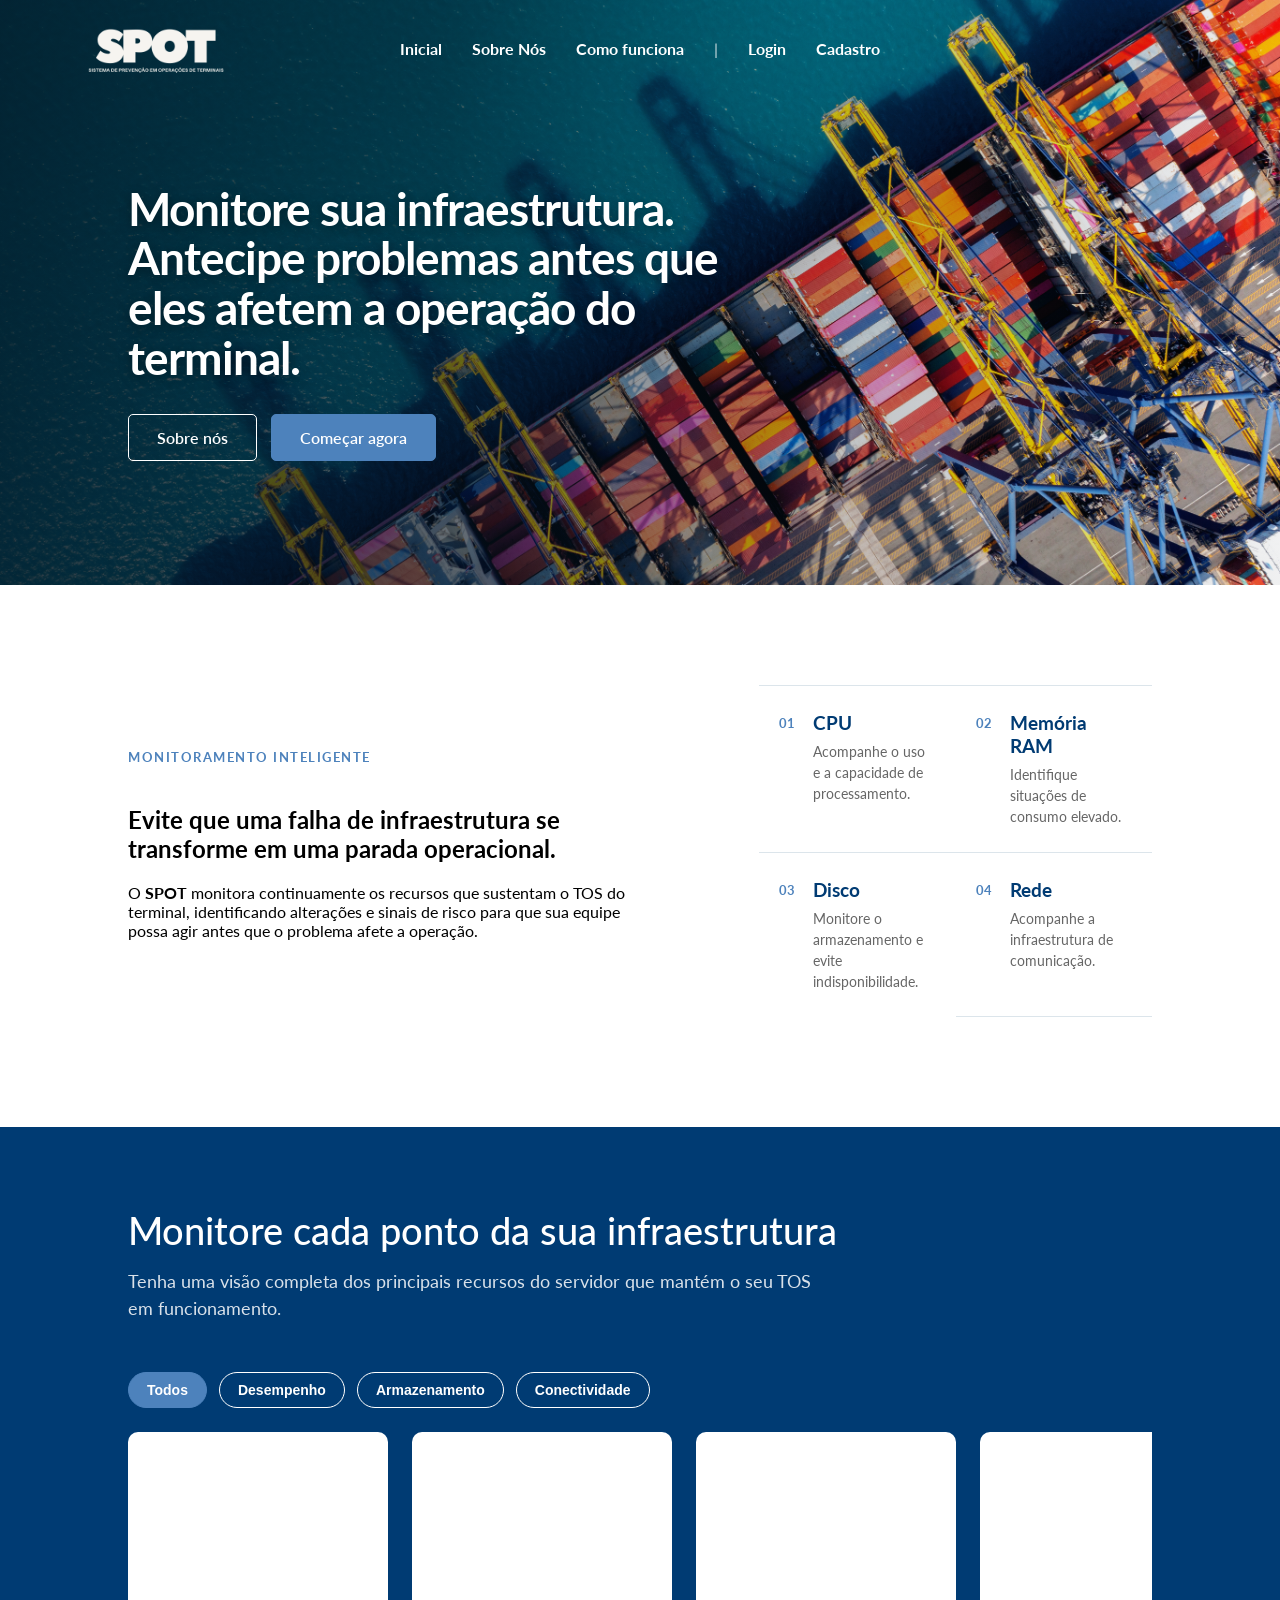
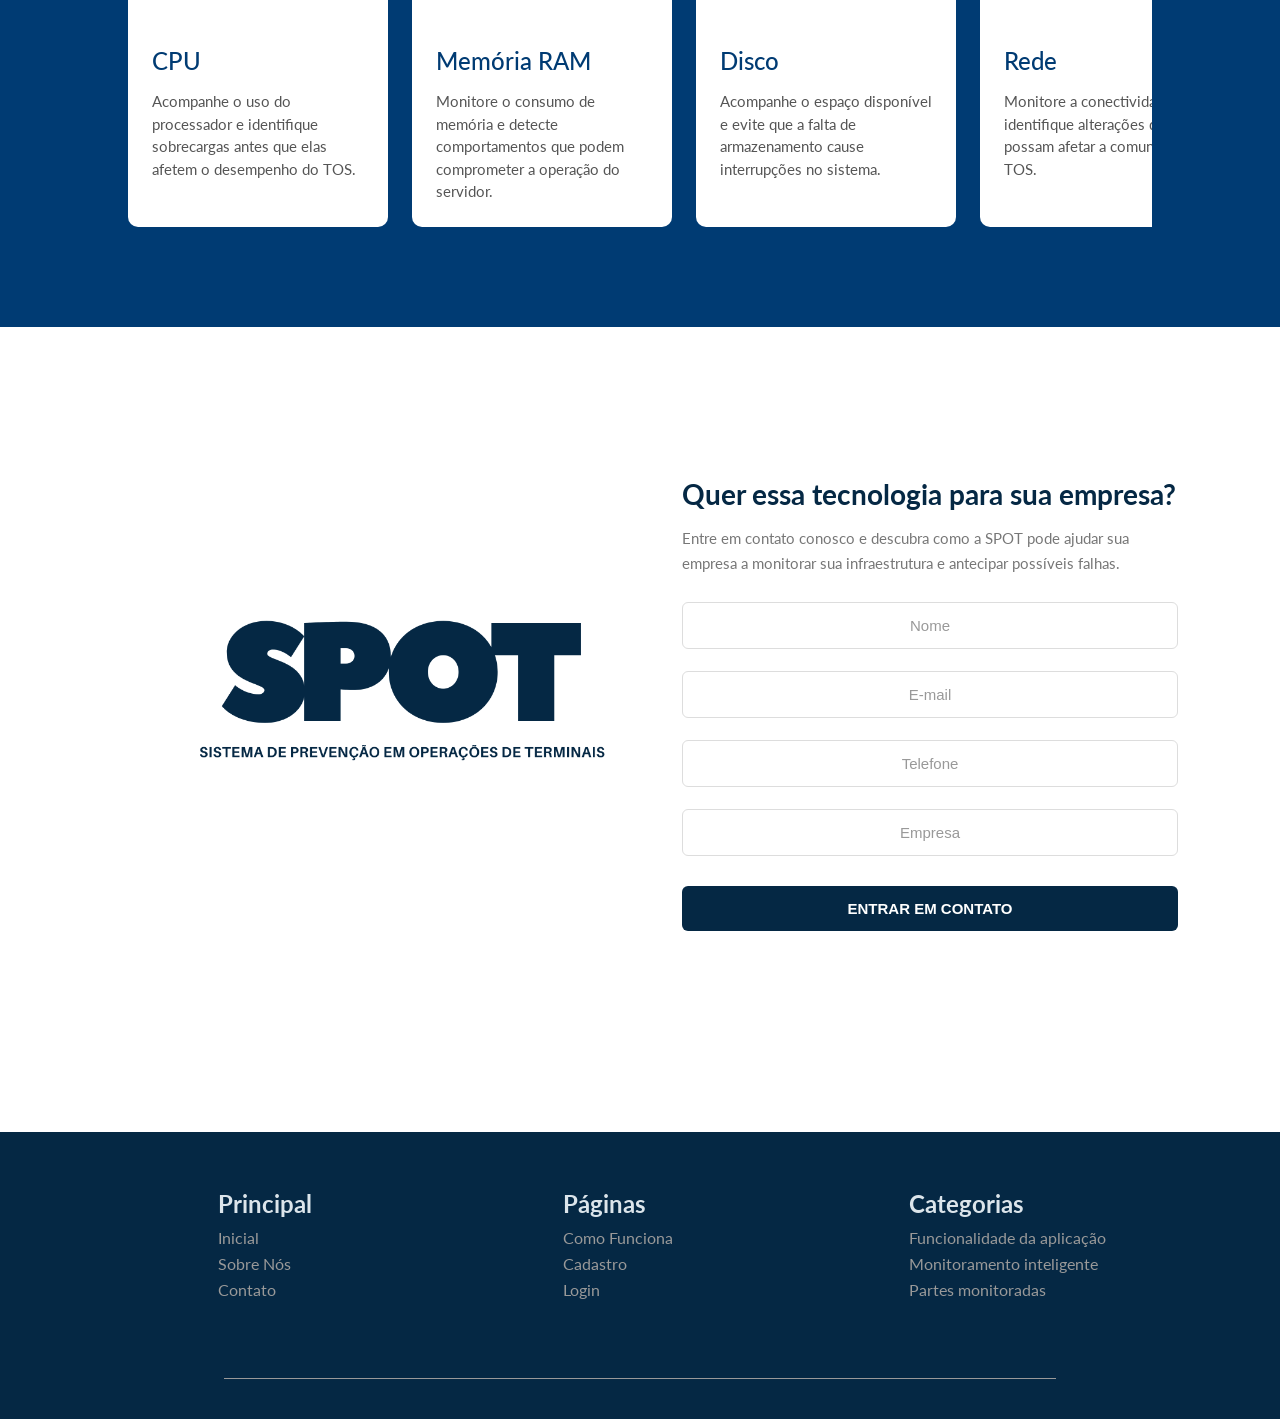
==== public/index.html @ 765e5207 "adicionando o site" ====
<!DOCTYPE html>
<html lang="pt-br">

<head>
  <meta charset="UTF-8">
  <meta http-equiv="X-UA-Compatible" content="IE=edge">
  <meta name="viewport" content="width=device-width, initial-scale=1.0">

  <title>SPOT | Página Inicial</title>

  <script src="./js/sessao.js"></script>

  <link rel="stylesheet" href="./css/estilo.css">
  <link rel="icon" href="./assets/icon/favicon2.ico">

  <link rel="preconnect" href="https://fonts.gstatic.com">
</head>

<body>

  <!-- HEADER / NAVBAR -->
  <div class="header">
    <div class="container">

      <h1 class="titulo">
        <a href="index.html"><img src="assets/icon/logo-branca.png" 
        alt="SPOT - Sistema de Prevenção Operacional de Terminais" class="logo-site">
       </a>
      </h1>

      <ul class="navbar">

        <li class="agora">
          <a href="index.html"><b>Inicial</b></a>
        </li>

        <li>
          <a href="sobre nos.html"><b>Sobre Nós</b></a>
        </li>

        <li>
          <a href="como-funciona.html"><b>Como funciona</b></a>
        </li>

        <li class="separador">|</li>

        <li>
          <a href="login.html"><b>Login</b></a>
        </li>

        <li>
          <a href="cadastro.html"><b>Cadastro</b></a>
        </li>

      </ul>

    </div>
  </div>


  <!-- BANNER -->
  <div class="banner">
    <div class="container">

      <p>
       Monitore sua infraestrutura.
       Antecipe problemas antes que eles afetem a operação do terminal.
      </p>

      <div class="banner-botoes">
        <a href="sobre nos.html" class="btn-banner">Sobre nós</a>
        <a href="cadastro.html" class="btn-banner btn-banner-primario">Começar agora</a>
      </div>

    </div>
  </div>


  <section id="social" class="social">

  <div class="container">

    <div class="introducao">

      <span class="monitoramento-inteligente">MONITORAMENTO INTELIGENTE</span>

      <h2>
        Evite que uma falha de infraestrutura
        se transforme em uma parada operacional.
      </h2>

      <p>
        O <b>SPOT</b> monitora continuamente os recursos que sustentam
        o TOS do terminal, identificando alterações e sinais de risco
        para que sua equipe possa agir antes que o problema afete
        a operação.
      </p>

    </div>


    <div class="social-componentes">

      <div class="componente">
        <span class="numero">01</span>
        <div>
          <h3>CPU</h3>
          <p>
            Acompanhe o uso e a capacidade de processamento.
          </p>
        </div>
      </div>

      <div class="componente">
        <span class="numero">02</span>
        <div>
          <h3>Memória RAM</h3>
          <p>
            Identifique situações de consumo elevado.
          </p>
        </div>
      </div>

      <div class="componente">
        <span class="numero">03</span>
        <div>
          <h3>Disco</h3>
          <p>
            Monitore o armazenamento e evite indisponibilidade.
          </p>
        </div>
      </div>

      <div class="componente">
        <span class="numero">04</span>
        <div>
          <h3>Rede</h3>
          <p>
            Acompanhe a infraestrutura de comunicação.
          </p>
        </div>
      </div>

    </div>

  </div>

</section>

    </div>
  </div>
  <!-- ÁREA DE MONITORAMENTO -->
<div id="monitoramento" class="monitoramento">
  <div class="container">

    <div class="monitoramento-topo">
      <div>
        <h2>Monitore cada ponto da sua infraestrutura</h2>
        <p>
          Tenha uma visão completa dos principais recursos do servidor
          que mantém o seu TOS em funcionamento.
        </p>
      </div>
    </div>

    <div class="categorias">
      <button class="categoria ativa">Todos</button>
      <button class="categoria">Desempenho</button>
      <button class="categoria">Armazenamento</button>
      <button class="categoria">Conectividade</button>
    </div>

    <div class="cards-monitoramento">

      <div class="card-monitoramento">
        <div class="card-imagem cpu"></div>
        <div class="card-conteudo">
          <h3>CPU</h3>
          <p>
            Acompanhe o uso do processador e identifique sobrecargas
            antes que elas afetem o desempenho do TOS.
          </p>
        </div>
      </div>

      <div class="card-monitoramento">
        <div class="card-imagem memoria"></div>
        <div class="card-conteudo">
          <h3>Memória RAM</h3>
          <p>
            Monitore o consumo de memória e detecte comportamentos
            que podem comprometer a operação do servidor.
          </p>
        </div>
      </div>

      <div class="card-monitoramento">
        <div class="card-imagem disco"></div>
        <div class="card-conteudo">
          <h3>Disco</h3>
          <p>
            Acompanhe o espaço disponível e evite que a falta de
            armazenamento cause interrupções no sistema.
          </p>
        </div>
      </div>

      <div class="card-monitoramento">
        <div class="card-imagem rede"></div>
        <div class="card-conteudo">
          <h3>Rede</h3>
          <p>
            Monitore a conectividade e identifique alterações que
            possam afetar a comunicação do TOS.
          </p>
        </div>
      </div>

    </div>

  </div>
</div>

<footer class="footer">

   <div class="footer-conteudo">

        <div class="footer-info">
            
            <img src="assets/icon/logo-azul.png" 
                  alt="SPOT - Sistema de Prevenção Operacional de Terminais"
                  class="logo-footer">

        </div>


        <div id="footer-contato" class="footer-contato">

            <h2>Quer essa tecnologia para sua empresa?</h2>

            <p>
                Entre em contato conosco e descubra como a SPOT pode
                ajudar sua empresa a monitorar sua infraestrutura e
                antecipar possíveis falhas.
            </p>

            <form class="form-contato">

                <input 
                    type="text" 
                    placeholder="Nome"
                    required
                >

                <input 
                    type="email" 
                    placeholder="E-mail"
                    required
                >

                <input 
                    type="tel" 
                    placeholder="Telefone"
                    required
                >

                <input 
                    type="text" 
                    placeholder="Empresa"
                    required
                >

                <button type="submit">
                    ENTRAR EM CONTATO
                </button>

            </form>

        </div>

    </div>
    

</footer>

  <div class="footer-footer">
    <div class="footer-container">
      <div class="espaco-lateral">
      </div>
      <div class="boxes">
        <h2 class="footer-titulo">Principal</h2>
        <div class="footer-menu">
          <ul>
            <li id="menu1">
              <a href="#">Inicial</a>
            </li>
            <li>
              <a href="sobre nos.html">Sobre Nós</a>
            </li>
            <li>
              <a href="#footer-contato">Contato</a>
            </li>
          </ul>
        </div>
      </div>
      <div class="boxes">
        <h2 class="footer-titulo">Páginas</h2>
        <div class="footer-menu">
          <ul>
            <li>
              <a href="como-funciona.html">Como Funciona</a>
            </li>
            <li>
              <a href="cadastro.html">Cadastro</a>
            </li>
            <li>
              <a href="login.html">Login</a>
            </li>
          </ul>
        </div>
      </div>
      <div class="boxes">
        <h2 class="footer-titulo">Categorias</h2>
        <div class="footer-menu">
          <ul>
            <li>
              <a href="como-funciona.html#titulo-conteudo-passo-a-passo">Funcionalidade da aplicação</a>
            </li>
            <li>
              <a href="#social">Monitoramento inteligente</a>
            </li>
            <li>
              <a href="#monitoramento">Partes monitoradas</a>
            </li>
          </ul>
        </div>
      </div>
    </div>
    <hr class="linha-footer">
  </div>
</body>

</html>
---- public/css/estilo.css ----
@import url('https://fonts.googleapis.com/css2?family=Lato:wght@400;500;600;700&family=Barlow:wght@600;700;800&display=swap');
* {
  box-sizing: border-box;
}

html {
  scroll-behavior: smooth;
}

body {
  margin: 0;
  padding: 0;
 font-family: "Lato", sans-serif;
}

:root {
  --tamanho-header: 80px;
  --tamanho-footer: 65px;
  --tamanho-banner: 60vh;
  --tamanho-simulador: calc(100vh - var(--tamanho-header) - var(--tamanho-footer) - 2px);
  --tamanho-login: calc(100vh - var(--tamanho-header) - var(--tamanho-footer) - 2px);
}

.container {
  display: flex;
  width: 80%;
  margin: auto;
}

.header {
  height: var(--tamanho-header);
  position: absolute;
  top: 0;
  left: 0;
  width: 100%;
  z-index: 10;
  background: transparent;
}

.header .container {
  width: 90%;
  height: 100%;
  margin: auto;
  display: flex;
  align-items: center;
}

.header h1 {
  margin: 0;
}

.logo-site {
  width: 200px;
  height: auto;
  display: block;
  transform: translate(-8px, 8px);
}

.titulo {
  width: fit-content;
  font-weight: 500;
  z-index: 100;
}

.navbar {
  position: absolute;
  left: 50%;
  transform: translate(-50%, 8px);
  display: flex;
  align-items: center;
  justify-content: center;
  gap: 30px;
  list-style: none;
  margin: 0;
  padding: 0;
  color: white;
}

.header a {
  text-decoration: none;
  color: white;
  font-size: 16px;
  font-weight: 500;
  padding-bottom: 5px;
  transition: 0.3s;
}

.header a:hover {
  color: #0b0b32;
}


.separador {
  color: rgba(255, 255, 255, 0.8);
}

.banner {
  height: 65vh;
  min-height: 560px;
  color: white;
  background-image:
    linear-gradient(
      90deg,
      rgba(3, 18, 32, 0.82) 0%,
      rgba(3, 18, 32, 0.62) 35%,
      rgba(3, 18, 32, 0.25) 65%,
      rgba(3, 18, 32, 0.05) 100%
    ),
    url('../assets/imgs/Navio\ de\ cima.jpg');

  background-size: cover;
  background-position: center;
}

.banner .container {
  width: 80%;
  max-width: 1200px;
  height: 100%;
  margin: auto;
  display: flex;
  flex-direction: column;
  justify-content: center;
  align-items: flex-start;
  padding-top: 60px;
}

.banner .container p {
  width: 650px;
  max-width: 100%;
  margin: 0;
  font-size: 46px;
  line-height: 1.08;
  font-weight: 700;
  letter-spacing: -1px;
  text-shadow: 0 3px 12px rgba(0, 0, 0, 0.35);
}

.banner-botoes {
  display: flex;
  gap: 14px;
  margin-top: 32px;
}

.btn-banner {
  display: inline-flex;
  align-items: center;
  justify-content: center;
  padding: 13px 28px;
  border-radius: 5px;
  border: 1px solid white;
  font-size: 16px;
  font-weight: 600;
  text-decoration: none;
  color: white;
  transition: all 0.25s ease;
}

.btn-banner:hover {
  background-color: rgba(255, 255, 255, 0.12);
}

.btn-banner-primario {
  background-color: #4d82bc;
  border-color: #4d82bc;
}

.btn-banner-primario:hover {
  background-color: #3e70a5;
  border-color: #3e70a5;
}

.social {
  background-color: #ffffff;
  padding: 100px 0 110px;
}

.social .container {
  width: 80%;
  max-width: 1200px;
  margin: auto;
  display: grid;
  grid-template-columns: 1.15fr 0.85fr;
  gap: 100px;
  align-items: center;
}

.introducao {
  max-width: 650px;
}

.monitoramento-inteligente{
  display: inline-block;
  color: #4d82bc;
  margin-bottom: 20px;
  font-size: 13px;
  font-weight: 700;
  letter-spacing: 1.5px;
}  


.social-introducao h2 {
  margin: 0 0 25px;
  color: #003b73;
  font-size: 38px;
  line-height: 1.18;
  font-weight: 600;
  letter-spacing: -0.5px;
}

.social-introducao p {
  margin: 0;
  max-width: 600px;
  color: #555;
  font-size: 18px;
  line-height: 1.7;
}

.social-introducao b {
  color: #003b73;
}


.social-componentes {
  display: grid;
  grid-template-columns: 1fr 1fr;
  gap: 0;
}

.componente {
  padding: 25px 20px;
  border-top: 1px solid #dce5eb;
  display: flex;
  gap: 18px;
  transition: 0.25s ease;
}

.coponente:nth-child(3),
.componente:nth-child(4) {
  border-bottom: 1px solid #dce5eb;
}


.numero {
  color: #4d82bc;
  font-size: 13px;
  font-weight: 700;
  padding-top: 4px;
}

.componente h3 {
  margin: 0 0 7px;
  color: #003b73;
  font-size: 19px;
  font-weight: 700;
}

.componente p {
  margin: 0;
  color: #666;
  font-size: 14px;
  line-height: 1.5;
}
.monitoramento {
  background-color: #003b73;
  padding: 80px 0 100px;
  color: white;
}

.monitoramento .container {
  width: 80%;
  margin: auto;
  display: block;
}

.monitoramento-topo {
  display: flex;
  justify-content: space-between;
  margin-bottom: 50px;
}

.monitoramento-topo h2 {
  margin: 0 0 15px;
  font-size: 38px;
  font-weight: 500;
}

.monitoramento-topo p {
  margin: 0;
  max-width: 700px;
  font-size: 18px;
  line-height: 1.5;
  color: rgba(255, 255, 255, 0.85);
}

.categorias {
  display: flex;
  gap: 12px;
  margin-bottom: 24px;
  flex-wrap: wrap;
}

.categoria {
  border: 1px solid white;
  background: transparent;
  color: white;
  border-radius: 25px;
  padding: 9px 18px;
  font-family: "Inter", sans-serif;
  font-size: 14px;  
  font-weight: 600;
  cursor: pointer;
}

.categoria.ativa {
  background-color: #4d82bc;
  border-color: #4d82bc;
}

.cards-monitoramento {
  display: flex;
  gap: 24px;
  overflow: hidden;
}

.card-monitoramento {
  min-width: 260px;
  width: 25%;
  background-color: white;
  border-radius: 10px;
  overflow: hidden;
  color: #003b73;
}

.card-imagem {
  height: 190px;
  background-size: cover;
  background-position: center;
}

.card-imagem.cpu {
  background-image: url('https://t.ctcdn.com.br/WviB4QUJLjvm9PP2rpAcDBr38qs=/1200x675/smart/i374827.jpeg');
}

.card-imagem.memoria {
  background-image: url('https://t2.tudocdn.net/701103?w=1920');
}

.card-imagem.disco {
  background-image: url('https://www.infoescola.com/wp-content/uploads/2011/01/disco-rigido.jpg');
}

.card-imagem.rede {
  background-image: url('https://femackeinformatica.com.br/wp-content/uploads/2015/11/Redes-e-Internet-470x313.jpg');
}

.card-conteudo {
  padding: 24px;
}

.card-conteudo h3 {
  margin: 0 0 15px;
  font-size: 24px;
  font-weight: 500;
}

.card-conteudo p {
  margin: 0;
  color: #555;
  font-size: 15px;
  line-height: 1.5;
}

.footer {
    background-color: white;
    margin-top: 80px;
    padding: 70px 8% 30px;
    color: #555;
}

.footer-conteudo {
    max-width: 1200px;
    margin: 0 auto;
    display: flex;
    justify-content: space-between;
    gap: 80px;
    align-items: flex-start;
}

.footer-info {
    max-width: 500px;
    width: 100%;
}

.logo-footer {
    width: 600px;
    height: auto;
    display: block;
    margin-bottom: 25px;
    transform: translateY(-100px);
    
}


.titulo-footer {
    color: #052844;
    font-size: 48px;
    margin: 0 0 25px;
    font-weight: 700;
}

.texto-footer {
    max-width: 500px;
    color: #777;
    line-height: 1.8;
    font-size: 16px;
    margin-bottom: 30px;
}

.links-footer {
    display: flex;
    gap: 30px;
    flex-wrap: wrap;
}

.links-footer a {
    color: #555;
    font-size: 16px;
    font-weight: 500;
    text-decoration: none;
    transition: 0.3s;
}

.links-footer a:hover {
    color: #052844;
}

.footer-contato {
    max-width: 500px;
    width: 100%;
}

.footer-contato h2 {
    color: #052844;
    font-size: 28px;
    margin: 0 0 15px;
}

.footer-contato p {
    color: #777;
    font-size: 15px;
    line-height: 1.7;
    margin-bottom: 25px;
}

.form-contato {
    display: flex;
    flex-direction: column;
    gap: 12px;
}

.form-contato input {
    width: 100%;
    padding: 14px 16px;
    border: 1px solid #ddd;
    border-radius: 6px;
    background-color: #fff;
    font-size: 15px;
    box-sizing: border-box;
    outline: none;
    transition: 0.3s;
}

.form-contato input:focus {
    border-color: #052844;
}

.form-contato input::placeholder {
    color: #999;
}

.form-contato button {
    margin-top: 8px;
    padding: 14px 20px;
    border: none;
    border-radius: 6px;
    background-color: #052844;
    color: #fff;
    font-size: 15px;
    font-weight: 600;
    cursor: pointer;
    transition: 0.3s;
}

.form-contato button:hover {
    background-color: #0a3d63;
}


.footer-final {
    max-width: 1200px;
    margin: 50px auto 0;
    padding-top: 25px;
    border-top: 1px solid #ddd;
    text-align: center;
}

.footer-final p {
    margin: 0;
    color: white;
    font-size: 13px;
}

.footer-footer {
  background-color: #052844;
  padding: 3% 0 1.5% 0;
}

.footer-footer .footer-container {
  max-width: 100%;
  margin: 0;
  width: 100%;
  height: 200px;
  display: flex;
  flex-direction: row;
  background-color: #052844;
  color: #999;
}

.footer-footer .footer-container .espaco-lateral {
  width: 17%;
}

.footer-footer .footer-container .boxes {
  display: flex;
  flex-direction: column;
  width: 27%;
  padding-top: 1.5%;
  padding-bottom: 4%;
}

.footer-footer .footer-container .boxes .footer-menu ul {
  margin: 0;
  padding: 0;
}

.footer-footer .footer-container .boxes .footer-menu ul li {
  list-style: none;
  margin-bottom: 2%;

}

.footer-footer .footer-container .boxes .footer-menu ul li a{
  text-decoration: none;
  color: #999;
}

.footer-footer .footer-container .boxes .footer-menu ul li a:hover{
  text-decoration: none;
  color: #4a4a4a;
}

.footer-footer .footer-container h2 {
  color: #dce5eb;
  margin: 0;
  padding-bottom: 3%;
}

.linha-footer {
  display: flex;
  align-items: center;
  background-color: #052844;
  border: 0;
  border-top: 1px solid #999;
  width: 65%;
  padding-bottom: 1%;
}

.login {
  height: var(--tamanho-login);
  background-image: url('../assets/imgs/bg-jelly-fish-para-home.png');
  background-size: cover;
}

.login .container {
  justify-content: center;
  align-items: center;
  height: 100%;
}

.card {
  width: 50%;
  background-color: #e5e5e5;
  border-radius: 10px;
  display: flex;
  align-items: center;
  justify-content: space-evenly;
  color: palevioletred;
  flex-direction: column;
  height: fit-content;
  padding: 20px 0;
}

.card h2 {
  margin: 0;
  font-size: 30px;
}

.formulario {
  display: flex;
  height: 90%;
  width: 80%;
  justify-content: space-around;
  flex-direction: column;
}

.formulario span {
  font-size: 15px;
  font-weight: 800;
}

.formulario input {
  border: 2px solid #32b9cd;
  text-align: center;
  border-radius: 10px;
  margin: 0;
}

.formulario select {
  border: 2px solid #32b9cd;
  background-color: white;
  color: gray;
  height: 36px;
  text-align: center;
  border-radius: 10px;
  margin: 0;
}

.campo {
  display: flex;
  flex-direction: column;
  justify-content: start;
  padding: 5px 0;
}

.botao {
  cursor: pointer;
  font-family: "Barlow", sans-serif;
  border: 0;
  border-radius: 5px;
  font-weight: 600;
  font-size: 18px;
  color: #fff;
  background-color: #ED145B;
  width: 120px;
  height: 30px;
  align-self: center;
  margin-top: 20px;
}

.loading-div {
  width: 50px;
  display: none;
}

.loading-div img {
  height: 50px;
  width: 50px;
}

#div_erros_login {
  display: none;
}

.alerta_erro {
  display: flex;
  justify-content: flex-end;
}

.card_erro {
  display: none;
  background-color: #fff;
  color: black;
  width: 230px;
  position: fixed;
  border-radius: 4px;
  border: #ED145B 3px solid;
  padding: 10px;
  margin-right: 10%;
}

.card_erro #mensagem_erro {
  font-weight: 500;
  font-size: 20px;
}

.formulario .tipo_campo {
  font-size: 20px;
  font-weight: 600 !important;
}

input {
  margin-bottom: 10px;
  border: 2px solid #32b9cd;
  padding: 10px;
  text-align: center;
  border-radius: 10px;
}

.btn {
  font-family: "Barlow", sans-serif;
  border: 0;
  border-radius: 5px;
  font-weight: 600;
  font-size: 18px;
  padding: 10px 15px;
  color: white;
  background-color: #ED145B;
  width: 120px;
  align-self: center;
  margin-top: 5px;
}

.simulador {
  color: white;
}

.simulador .container {
  flex-direction: column;
  overflow: scroll;
  height: var(--tamanho-simulador);
}

#alerta {
  position: absolute;
  right: 0;
  bottom: 0;
}

.mensagem-alarme {
  background-color: white;
  border-radius: 5px;
  width: 300px;
  height: 80px;
  margin: 10px;
  padding: 10px 0;
  display: flex;
  justify-content: space-evenly;
  align-items: center;
}

.mensagem-alarme h3 {
  font-size: 14px;
  margin: 0;
}

.mensagem-alarme .informacao {
  width: 66%;
}

.alarme-sino {
  width: 48px;
  height: 48px;
  animation-name: bell;
  animation-duration: 4s;
  background-image: url('https://cdn-icons-png.flaticon.com/512/1157/1157000.png');
  background-size: cover;
  animation-iteration-count: infinite;
}

@media (max-width: 700px) {
  .banner .container p {
    width: 90%;
    font-size: 26px;
  }

  .banner-botoes {
    flex-direction: column;
    width: 70%;
  }
}

@keyframes bell {
  0% {
    transform: rotate(25deg);
  }

  25% {
    transform: rotate(-25deg);
  }

  50% {
    transform: rotate(25deg);
  }

  75% {
    transform: rotate(-25deg);
  }

  100% {
    transform: rotate(25deg);
  }
}
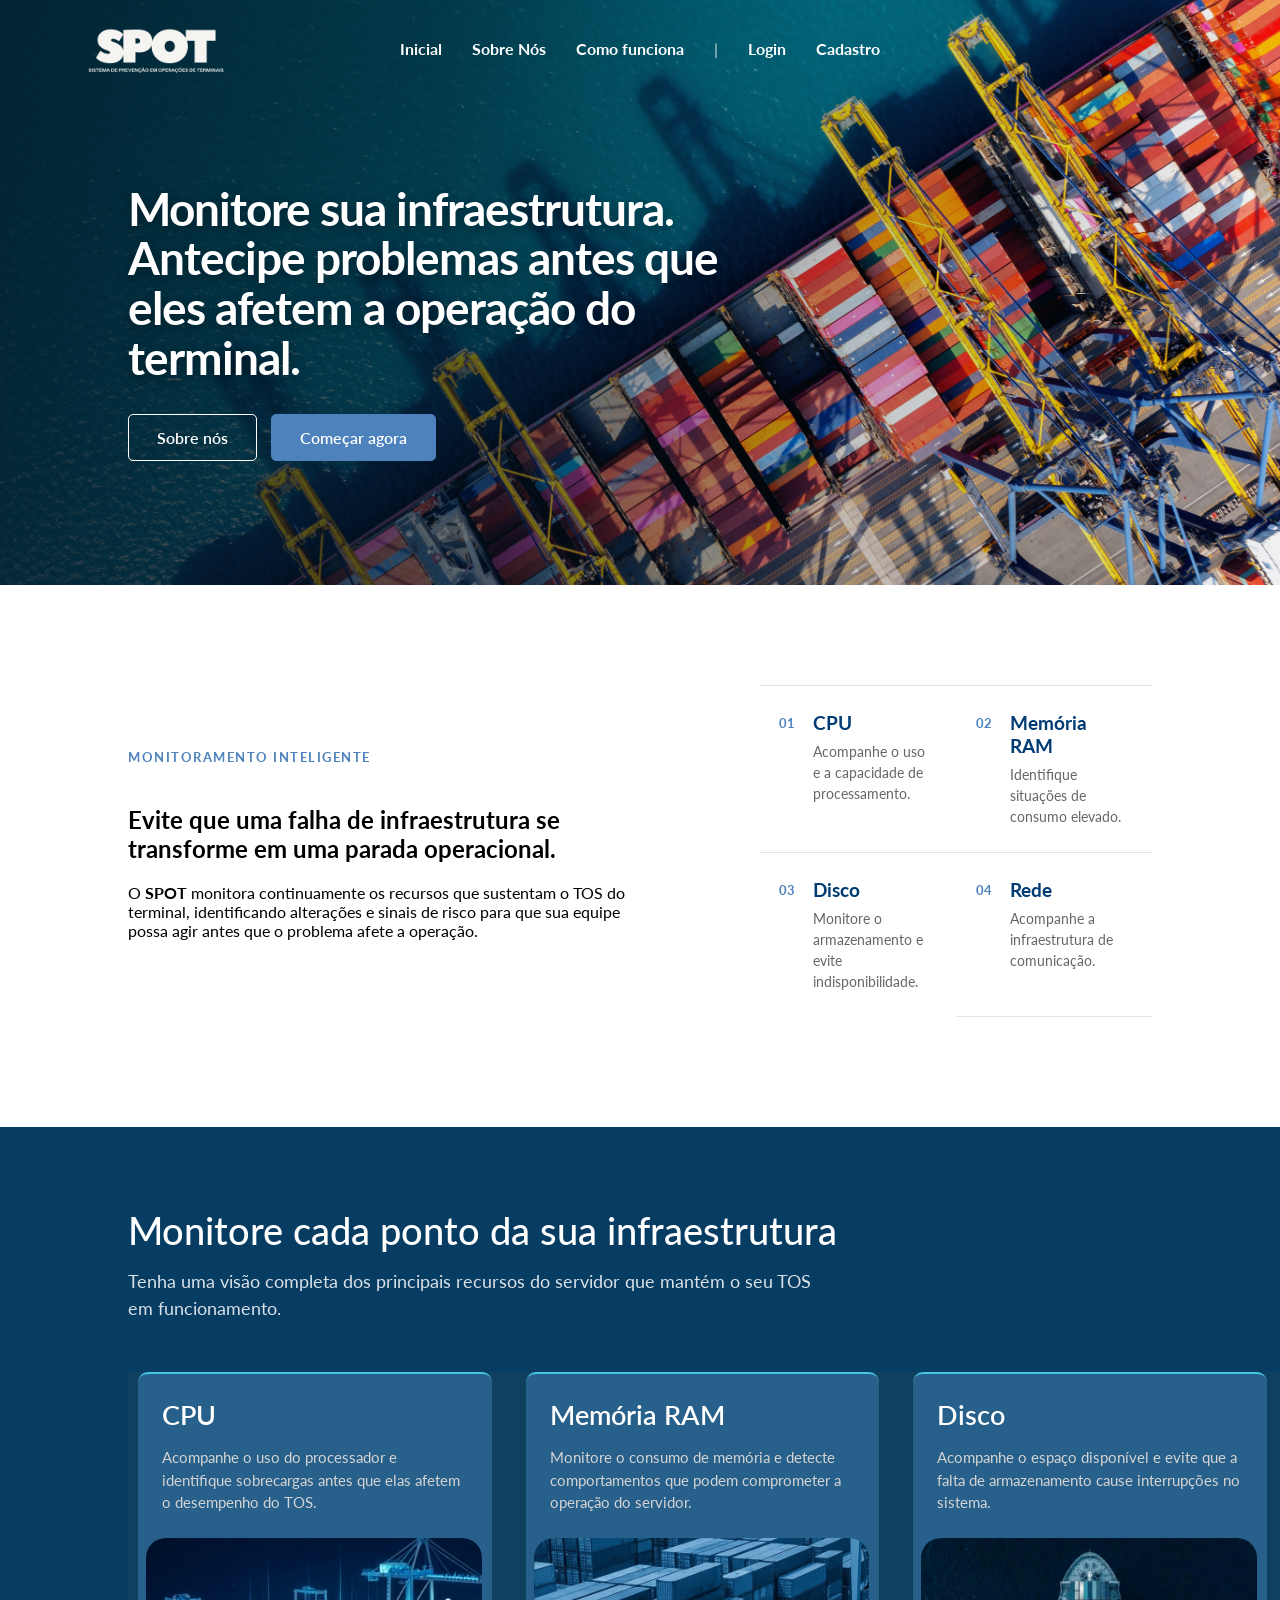
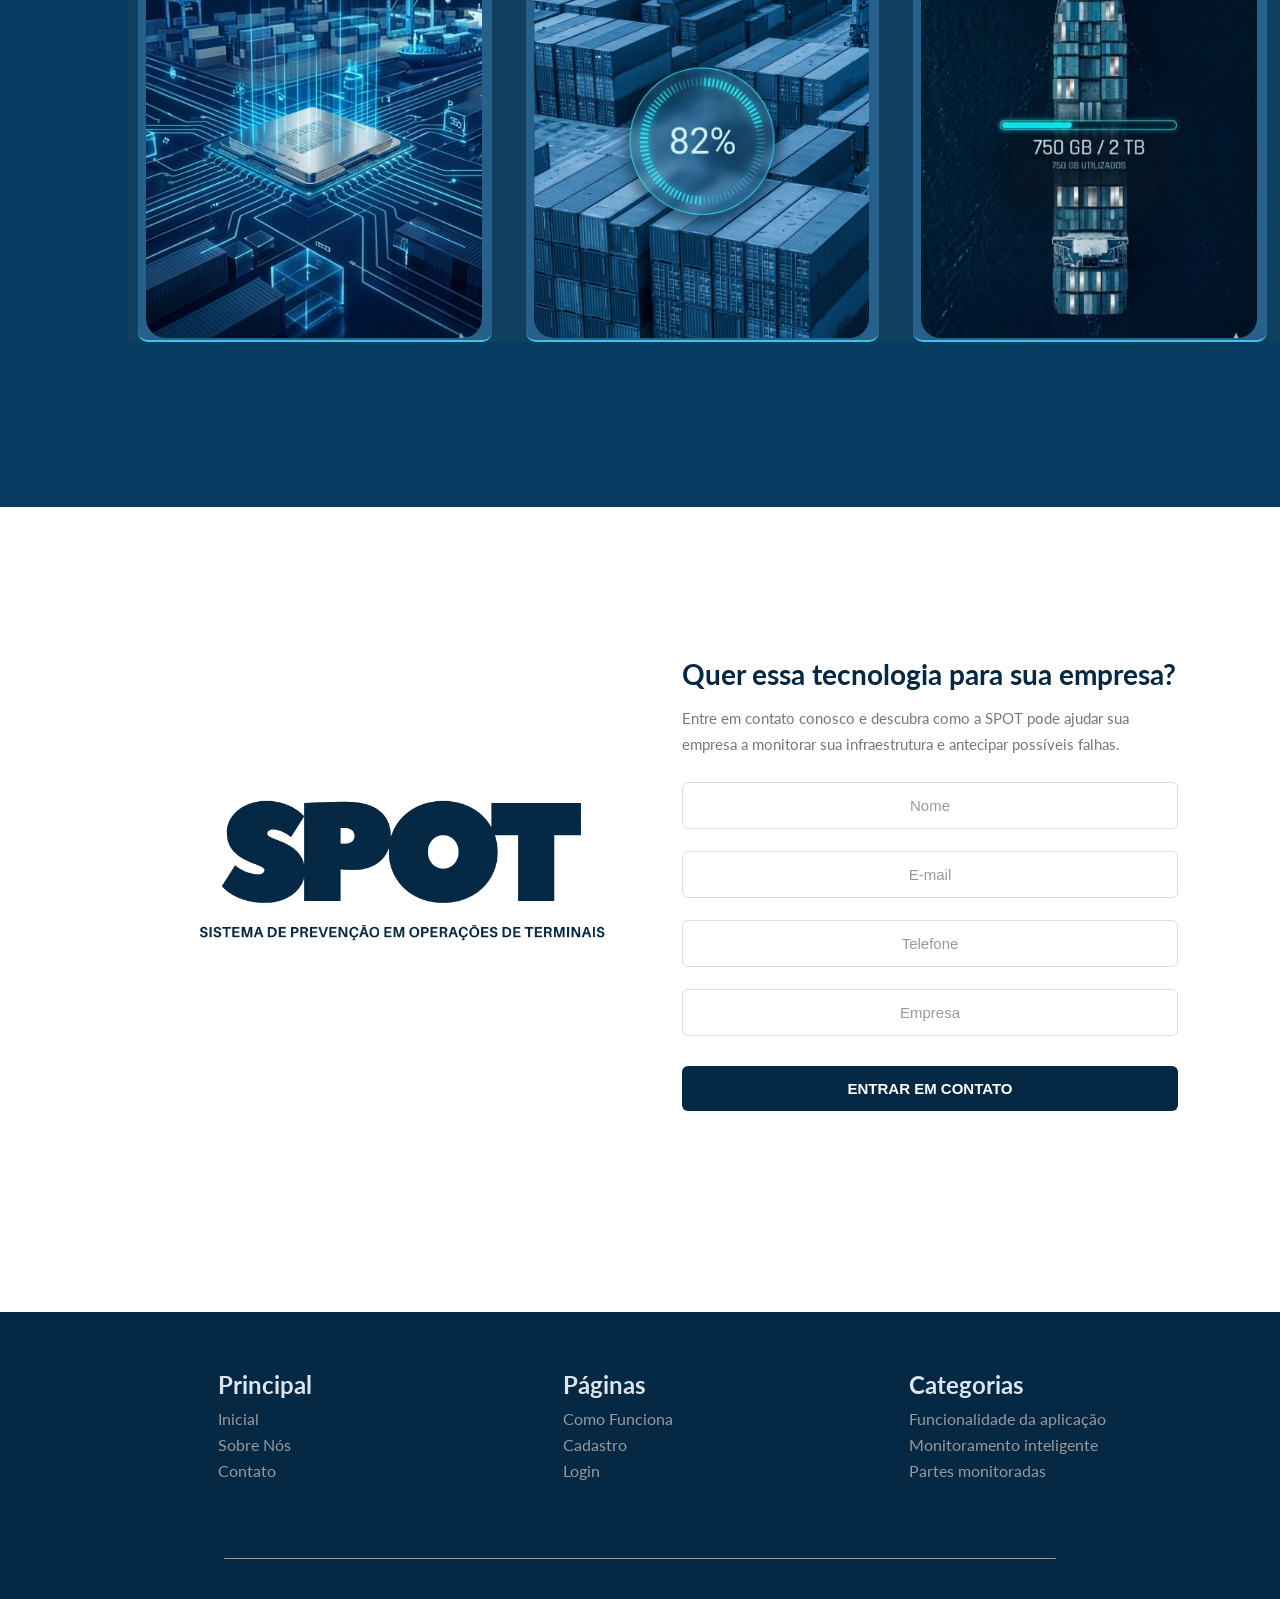
==== commit a38daf34: "Alterando tela inicial" ====
--- a/public/index.html
+++ b/public/index.html
@@ -163,17 +163,11 @@
       </div>
     </div>
 
-    <div class="categorias">
-      <button class="categoria ativa">Todos</button>
-      <button class="categoria">Desempenho</button>
-      <button class="categoria">Armazenamento</button>
-      <button class="categoria">Conectividade</button>
-    </div>
+
 
     <div class="cards-monitoramento">
 
       <div class="card-monitoramento">
-        <div class="card-imagem cpu"></div>
         <div class="card-conteudo">
           <h3>CPU</h3>
           <p>
@@ -181,10 +175,10 @@
             antes que elas afetem o desempenho do TOS.
           </p>
         </div>
+        <div class="card-imagem cpu"></div>
       </div>
 
       <div class="card-monitoramento">
-        <div class="card-imagem memoria"></div>
         <div class="card-conteudo">
           <h3>Memória RAM</h3>
           <p>
@@ -192,10 +186,11 @@
             que podem comprometer a operação do servidor.
           </p>
         </div>
+        <div class="card-imagem memoria"></div>
+
       </div>
 
       <div class="card-monitoramento">
-        <div class="card-imagem disco"></div>
         <div class="card-conteudo">
           <h3>Disco</h3>
           <p>
@@ -203,10 +198,10 @@
             armazenamento cause interrupções no sistema.
           </p>
         </div>
+        <div class="card-imagem disco"></div>
       </div>
 
       <div class="card-monitoramento">
-        <div class="card-imagem rede"></div>
         <div class="card-conteudo">
           <h3>Rede</h3>
           <p>
@@ -214,6 +209,7 @@
             possam afetar a comunicação do TOS.
           </p>
         </div>
+        <div class="card-imagem rede"></div>
       </div>
 
     </div>
--- a/public/css/estilo.css
+++ b/public/css/estilo.css
@@ -261,13 +261,14 @@
   line-height: 1.5;
 }
 .monitoramento {
-  background-color: #003b73;
+  background-color: rgba(8, 61, 99);
   padding: 80px 0 100px;
   color: white;
 }
 
 .monitoramento .container {
-  width: 80%;
+  width: 80%; 
+  height: 800px;
   margin: auto;
   display: block;
 }
@@ -293,6 +294,7 @@
 }
 
 .categorias {
+  background-color: rgba(0, 0, 255, 0);
   display: flex;
   gap: 12px;
   margin-bottom: 24px;
@@ -317,40 +319,62 @@
 }
 
 .cards-monitoramento {
+  height: 570px;
+  width: 1526px;
+  background-color: rgba(255, 166, 0, 0.028);
   display: flex;
   gap: 24px;
   overflow: hidden;
 }
 
 .card-monitoramento {
+  margin-left: 10px;
   min-width: 260px;
   width: 25%;
-  background-color: white;
+  background-color: rgb(39, 96, 139);
   border-radius: 10px;
   overflow: hidden;
   color: #003b73;
-}
+  border-top: 2px solid rgba(70, 201, 230, 0.971);
+  border-bottom: 2px solid rgba(53, 204, 238, 0.971);
+  transition: 
+    transform 0.3s ease,
+    box-shadow 0.3s ease;
+}
+
+.card-monitoramento:hover {
+    transform: scale(1.02);
+
+    box-shadow:
+        0 0 10px rgba(31, 44, 156, 0.845),
+        0 0 25px rgba(50, 212, 234, 0.781),
+        0 12px 30px rgba(39, 218, 242, 0.857);
+}
+
 
 .card-imagem {
-  height: 190px;
+  width: 95%;
+  margin-left: 2.3%;
+  height: 400px;
+  border-radius: 20px;
   background-size: cover;
   background-position: center;
 }
 
 .card-imagem.cpu {
-  background-image: url('https://t.ctcdn.com.br/WviB4QUJLjvm9PP2rpAcDBr38qs=/1200x675/smart/i374827.jpeg');
+  background-image:url(/public/assets/imgs/cpuImagem.jpg);
 }
 
 .card-imagem.memoria {
-  background-image: url('https://t2.tudocdn.net/701103?w=1920');
+  background-image: url(/public/assets/imgs/memoriaRam.jpg);
 }
 
 .card-imagem.disco {
-  background-image: url('https://www.infoescola.com/wp-content/uploads/2011/01/disco-rigido.jpg');
+  background-image: url(/public/assets/imgs/disco.jpg);
 }
 
 .card-imagem.rede {
-  background-image: url('https://femackeinformatica.com.br/wp-content/uploads/2015/11/Redes-e-Internet-470x313.jpg');
+  background-image: url(/public/assets/imgs/rede.jpg);
 }
 
 .card-conteudo {
@@ -359,13 +383,14 @@
 
 .card-conteudo h3 {
   margin: 0 0 15px;
-  font-size: 24px;
-  font-weight: 500;
+  font-size: 27px;
+  font-weight: 600;
+  color: white;
 }
 
 .card-conteudo p {
   margin: 0;
-  color: #555;
+  color: #d5d3d3;
   font-size: 15px;
   line-height: 1.5;
 }
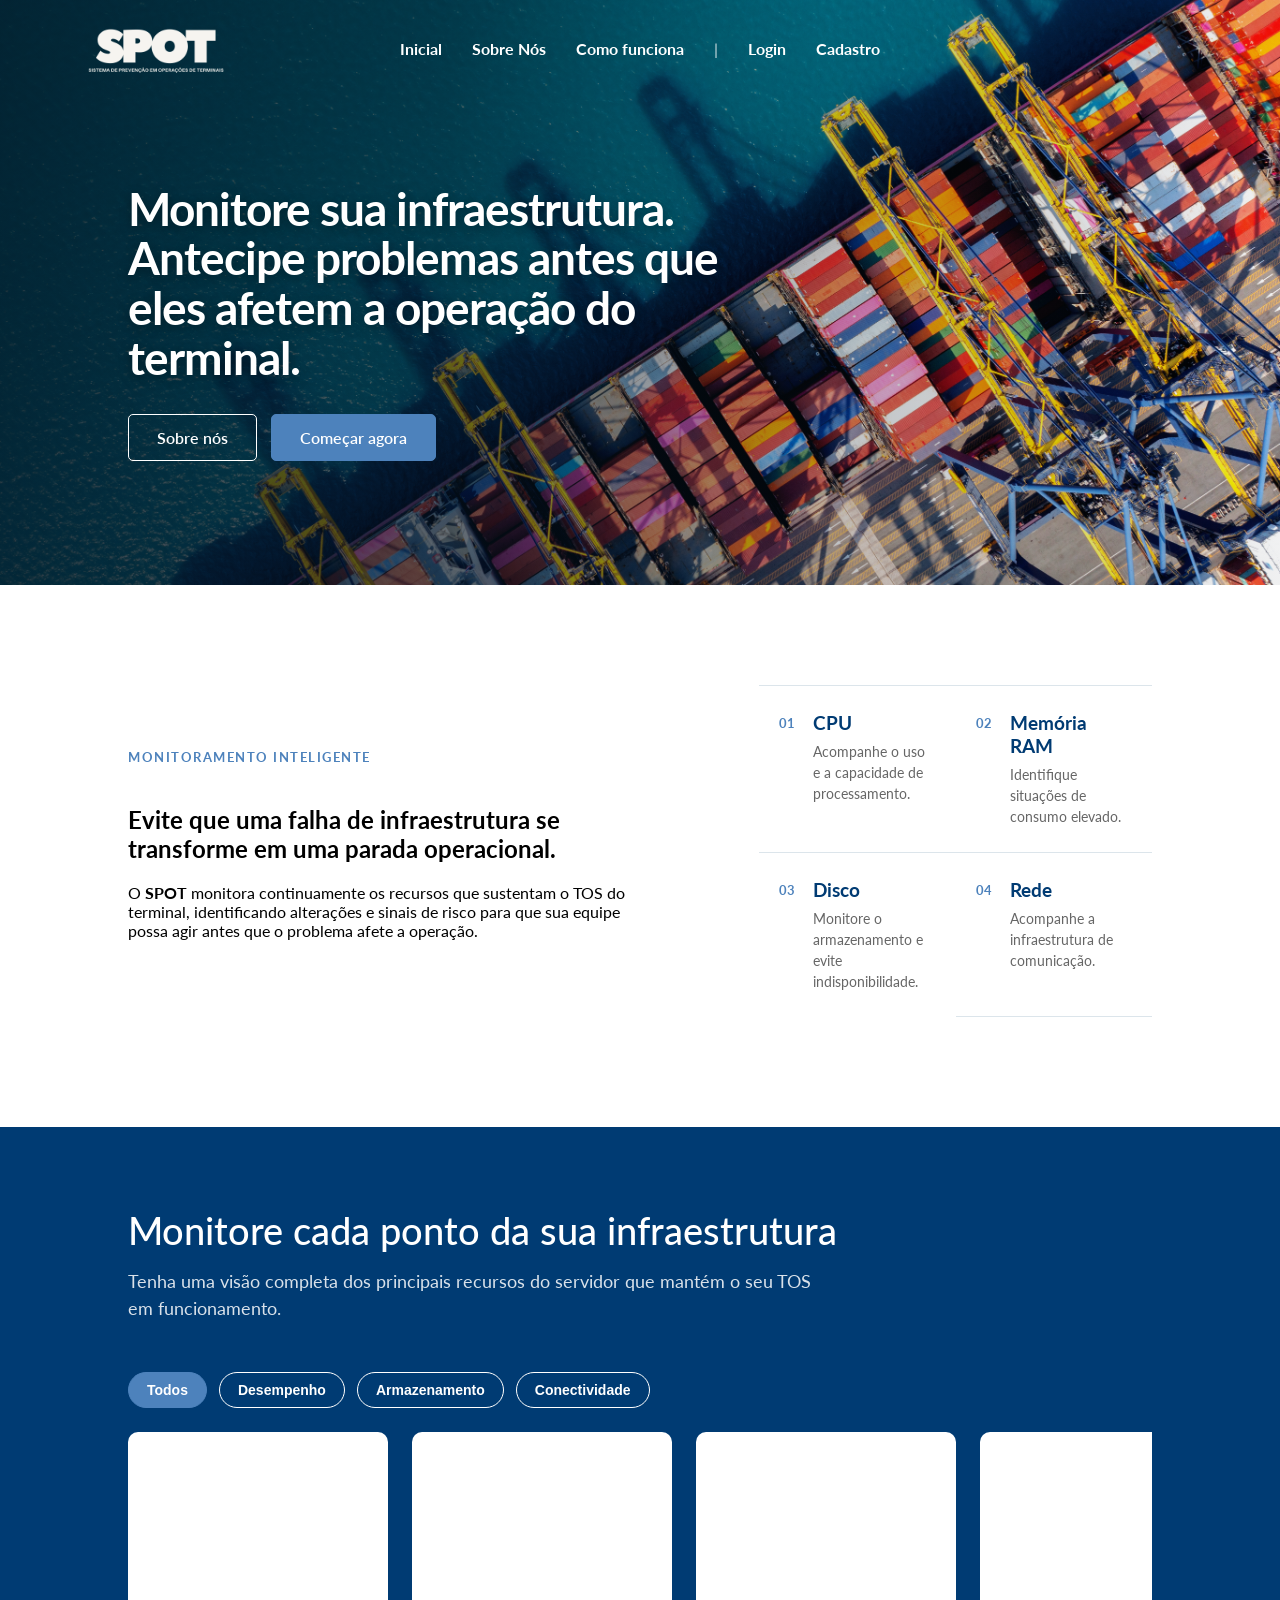
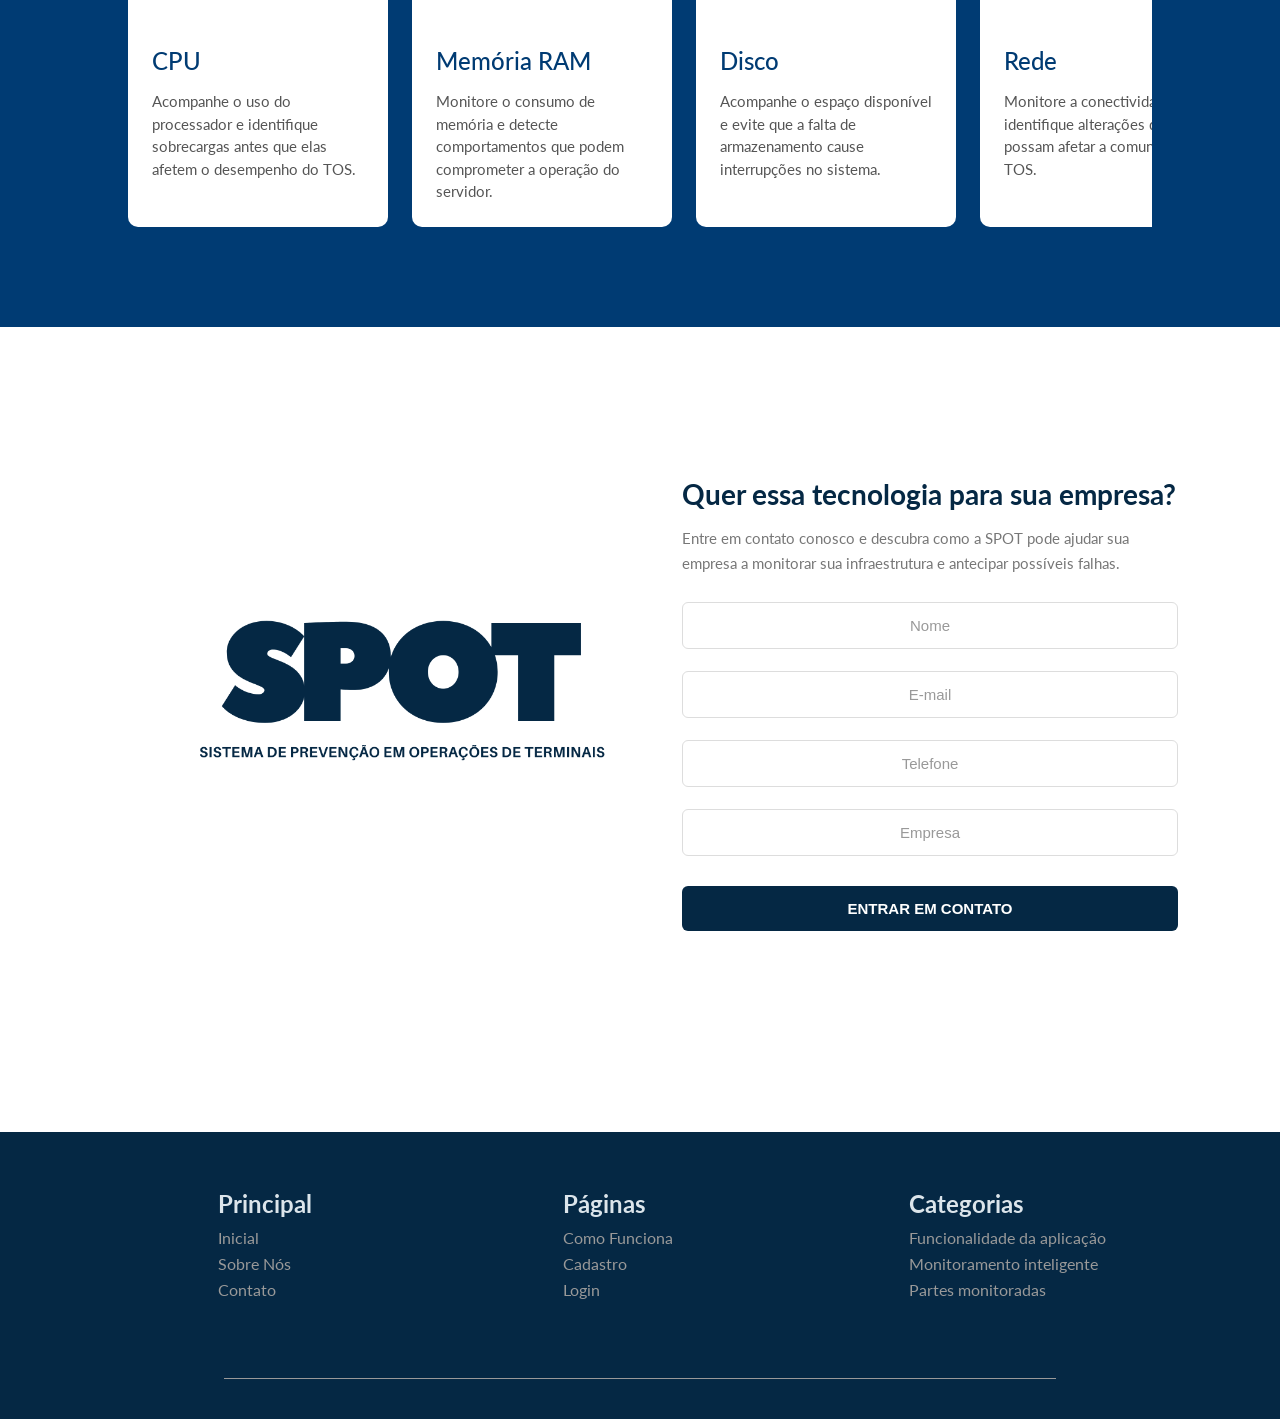
==== commit 7175593d: "conectando area contato ao bd" ====
--- a/public/index.html
+++ b/public/index.html
@@ -23,9 +23,9 @@
     <div class="container">
 
       <h1 class="titulo">
-        <a href="index.html"><img src="assets/icon/logo-branca.png" 
-        alt="SPOT - Sistema de Prevenção Operacional de Terminais" class="logo-site">
-       </a>
+        <a href="index.html"><img src="assets/icon/logo-branca.png"
+            alt="SPOT - Sistema de Prevenção Operacional de Terminais" class="logo-site">
+        </a>
       </h1>
 
       <ul class="navbar">
@@ -63,8 +63,8 @@
     <div class="container">
 
       <p>
-       Monitore sua infraestrutura.
-       Antecipe problemas antes que eles afetem a operação do terminal.
+        Monitore sua infraestrutura.
+        Antecipe problemas antes que eles afetem a operação do terminal.
       </p>
 
       <div class="banner-botoes">
@@ -78,206 +78,196 @@
 
   <section id="social" class="social">
 
-  <div class="container">
-
-    <div class="introducao">
-
-      <span class="monitoramento-inteligente">MONITORAMENTO INTELIGENTE</span>
-
-      <h2>
-        Evite que uma falha de infraestrutura
-        se transforme em uma parada operacional.
-      </h2>
-
-      <p>
-        O <b>SPOT</b> monitora continuamente os recursos que sustentam
-        o TOS do terminal, identificando alterações e sinais de risco
-        para que sua equipe possa agir antes que o problema afete
-        a operação.
-      </p>
-
-    </div>
-
-
-    <div class="social-componentes">
-
-      <div class="componente">
-        <span class="numero">01</span>
+    <div class="container">
+
+      <div class="introducao">
+
+        <span class="monitoramento-inteligente">MONITORAMENTO INTELIGENTE</span>
+
+        <h2>
+          Evite que uma falha de infraestrutura
+          se transforme em uma parada operacional.
+        </h2>
+
+        <p>
+          O <b>SPOT</b> monitora continuamente os recursos que sustentam
+          o TOS do terminal, identificando alterações e sinais de risco
+          para que sua equipe possa agir antes que o problema afete
+          a operação.
+        </p>
+
+      </div>
+
+
+      <div class="social-componentes">
+
+        <div class="componente">
+          <span class="numero">01</span>
+          <div>
+            <h3>CPU</h3>
+            <p>
+              Acompanhe o uso e a capacidade de processamento.
+            </p>
+          </div>
+        </div>
+
+        <div class="componente">
+          <span class="numero">02</span>
+          <div>
+            <h3>Memória RAM</h3>
+            <p>
+              Identifique situações de consumo elevado.
+            </p>
+          </div>
+        </div>
+
+        <div class="componente">
+          <span class="numero">03</span>
+          <div>
+            <h3>Disco</h3>
+            <p>
+              Monitore o armazenamento e evite indisponibilidade.
+            </p>
+          </div>
+        </div>
+
+        <div class="componente">
+          <span class="numero">04</span>
+          <div>
+            <h3>Rede</h3>
+            <p>
+              Acompanhe a infraestrutura de comunicação.
+            </p>
+          </div>
+        </div>
+
+      </div>
+
+    </div>
+
+  </section>
+
+  </div>
+  </div>
+  <!-- ÁREA DE MONITORAMENTO -->
+  <div id="monitoramento" class="monitoramento">
+    <div class="container">
+
+      <div class="monitoramento-topo">
         <div>
-          <h3>CPU</h3>
+          <h2>Monitore cada ponto da sua infraestrutura</h2>
           <p>
-            Acompanhe o uso e a capacidade de processamento.
+            Tenha uma visão completa dos principais recursos do servidor
+            que mantém o seu TOS em funcionamento.
           </p>
         </div>
       </div>
 
-      <div class="componente">
-        <span class="numero">02</span>
-        <div>
-          <h3>Memória RAM</h3>
-          <p>
-            Identifique situações de consumo elevado.
-          </p>
-        </div>
-      </div>
-
-      <div class="componente">
-        <span class="numero">03</span>
-        <div>
-          <h3>Disco</h3>
-          <p>
-            Monitore o armazenamento e evite indisponibilidade.
-          </p>
-        </div>
-      </div>
-
-      <div class="componente">
-        <span class="numero">04</span>
-        <div>
-          <h3>Rede</h3>
-          <p>
-            Acompanhe a infraestrutura de comunicação.
-          </p>
-        </div>
-      </div>
-
-    </div>
-
-  </div>
-
-</section>
-
-    </div>
-  </div>
-  <!-- ÁREA DE MONITORAMENTO -->
-<div id="monitoramento" class="monitoramento">
-  <div class="container">
-
-    <div class="monitoramento-topo">
-      <div>
-        <h2>Monitore cada ponto da sua infraestrutura</h2>
+      <div class="categorias">
+        <button class="categoria ativa">Todos</button>
+        <button class="categoria">Desempenho</button>
+        <button class="categoria">Armazenamento</button>
+        <button class="categoria">Conectividade</button>
+      </div>
+
+      <div class="cards-monitoramento">
+
+        <div class="card-monitoramento">
+          <div class="card-imagem cpu"></div>
+          <div class="card-conteudo">
+            <h3>CPU</h3>
+            <p>
+              Acompanhe o uso do processador e identifique sobrecargas
+              antes que elas afetem o desempenho do TOS.
+            </p>
+          </div>
+        </div>
+
+        <div class="card-monitoramento">
+          <div class="card-imagem memoria"></div>
+          <div class="card-conteudo">
+            <h3>Memória RAM</h3>
+            <p>
+              Monitore o consumo de memória e detecte comportamentos
+              que podem comprometer a operação do servidor.
+            </p>
+          </div>
+        </div>
+
+        <div class="card-monitoramento">
+          <div class="card-imagem disco"></div>
+          <div class="card-conteudo">
+            <h3>Disco</h3>
+            <p>
+              Acompanhe o espaço disponível e evite que a falta de
+              armazenamento cause interrupções no sistema.
+            </p>
+          </div>
+        </div>
+
+        <div class="card-monitoramento">
+          <div class="card-imagem rede"></div>
+          <div class="card-conteudo">
+            <h3>Rede</h3>
+            <p>
+              Monitore a conectividade e identifique alterações que
+              possam afetar a comunicação do TOS.
+            </p>
+          </div>
+        </div>
+
+      </div>
+
+    </div>
+  </div>
+
+  <footer class="footer">
+
+    <div class="footer-conteudo">
+
+      <div class="footer-info">
+
+        <img src="assets/icon/logo-azul.png" alt="SPOT - Sistema de Prevenção Operacional de Terminais"
+          class="logo-footer">
+
+      </div>
+
+
+      <div id="footer-contato" class="footer-contato">
+
+        <h2>Quer essa tecnologia para sua empresa?</h2>
+
         <p>
-          Tenha uma visão completa dos principais recursos do servidor
-          que mantém o seu TOS em funcionamento.
+          Entre em contato conosco e descubra como a SPOT pode
+          ajudar sua empresa a monitorar sua infraestrutura e
+          antecipar possíveis falhas.
         </p>
-      </div>
-    </div>
-
-
-
-    <div class="cards-monitoramento">
-
-      <div class="card-monitoramento">
-        <div class="card-conteudo">
-          <h3>CPU</h3>
-          <p>
-            Acompanhe o uso do processador e identifique sobrecargas
-            antes que elas afetem o desempenho do TOS.
-          </p>
-        </div>
-        <div class="card-imagem cpu"></div>
-      </div>
-
-      <div class="card-monitoramento">
-        <div class="card-conteudo">
-          <h3>Memória RAM</h3>
-          <p>
-            Monitore o consumo de memória e detecte comportamentos
-            que podem comprometer a operação do servidor.
-          </p>
-        </div>
-        <div class="card-imagem memoria"></div>
-
-      </div>
-
-      <div class="card-monitoramento">
-        <div class="card-conteudo">
-          <h3>Disco</h3>
-          <p>
-            Acompanhe o espaço disponível e evite que a falta de
-            armazenamento cause interrupções no sistema.
-          </p>
-        </div>
-        <div class="card-imagem disco"></div>
-      </div>
-
-      <div class="card-monitoramento">
-        <div class="card-conteudo">
-          <h3>Rede</h3>
-          <p>
-            Monitore a conectividade e identifique alterações que
-            possam afetar a comunicação do TOS.
-          </p>
-        </div>
-        <div class="card-imagem rede"></div>
-      </div>
-
-    </div>
-
-  </div>
-</div>
-
-<footer class="footer">
-
-   <div class="footer-conteudo">
-
-        <div class="footer-info">
-            
-            <img src="assets/icon/logo-azul.png" 
-                  alt="SPOT - Sistema de Prevenção Operacional de Terminais"
-                  class="logo-footer">
-
-        </div>
-
-
-        <div id="footer-contato" class="footer-contato">
-
-            <h2>Quer essa tecnologia para sua empresa?</h2>
-
-            <p>
-                Entre em contato conosco e descubra como a SPOT pode
-                ajudar sua empresa a monitorar sua infraestrutura e
-                antecipar possíveis falhas.
-            </p>
-
-            <form class="form-contato">
-
-                <input 
-                    type="text" 
-                    placeholder="Nome"
-                    required
-                >
-
-                <input 
-                    type="email" 
-                    placeholder="E-mail"
-                    required
-                >
-
-                <input 
-                    type="tel" 
-                    placeholder="Telefone"
-                    required
-                >
-
-                <input 
-                    type="text" 
-                    placeholder="Empresa"
-                    required
-                >
-
-                <button type="submit">
-                    ENTRAR EM CONTATO
-                </button>
-
-            </form>
-
-        </div>
-
-    </div>
-    
-
-</footer>
+
+        <form class="form-contato" onsubmit="return cadastrarContato()">
+
+          <input type="text" id="nome_input" placeholder="Nome" required>
+
+          <input type="email" id="email_input" placeholder="E-mail" required>
+
+          <input type="tel" id="telefone_input" placeholder="Telefone" required>
+
+          <input type="text" id="empresa_input" placeholder="Empresa" required>
+          <button type="submit">
+            ENTRAR EM CONTATO
+          </button>
+
+          <div id="cardContato">
+            <span id="mensagem_contato"></span>
+          </div>
+
+        </form>
+
+      </div>
+
+    </div>
+
+
+  </footer>
 
   <div class="footer-footer">
     <div class="footer-container">
@@ -334,6 +324,68 @@
     </div>
     <hr class="linha-footer">
   </div>
+
+  <script>
+function cadastrarContato() {
+    var nomeVar = nome_input.value;
+    var emailVar = email_input.value;
+    var telefoneVar = telefone_input.value;
+    var empresaVar = empresa_input.value;
+
+    var cardContato = document.getElementById("cardContato");
+    var mensagemContato = document.getElementById("mensagem_contato");
+
+    cardContato.classList.remove("sucesso");
+    cardContato.classList.remove("erro");
+
+    fetch("/contatos/cadastrar", {
+        method: "POST",
+        headers: {
+            "Content-Type": "application/json"
+        },
+        body: JSON.stringify({
+            nomeServer: nomeVar,
+            emailServer: emailVar,
+            telefoneServer: telefoneVar,
+            nomeEmpresaServer: empresaVar
+        })
+    })
+        .then(function (resposta) {
+            if (resposta.ok) {
+
+                console.log("Contato cadastrado com sucesso!");
+
+                cardContato.classList.add("sucesso");
+
+                mensagemContato.innerHTML =
+                    "Registro concluído! A SPOT entrará em contato em breve para mais informações.";
+
+                document.querySelector(".form-contato").reset();
+
+            } else {
+
+                console.log("Houve um erro ao cadastrar o contato!");
+
+                cardContato.classList.add("erro");
+
+                mensagemContato.innerHTML =
+                    "Não foi possível enviar seus dados. Tente novamente.";
+            }
+        })
+        .catch(function (erro) {
+
+            console.log("Erro ao realizar o cadastro:", erro);
+
+            cardContato.classList.add("erro");
+
+            mensagemContato.innerHTML =
+                "Ocorreu um erro ao enviar seus dados. Tente novamente.";
+        });
+
+    return false;
+}
+  </script>
+
 </body>
 
 </html>
--- a/public/css/estilo.css
+++ b/public/css/estilo.css
@@ -261,14 +261,13 @@
   line-height: 1.5;
 }
 .monitoramento {
-  background-color: rgba(8, 61, 99);
+  background-color: #003b73;
   padding: 80px 0 100px;
   color: white;
 }
 
 .monitoramento .container {
-  width: 80%; 
-  height: 800px;
+  width: 80%;
   margin: auto;
   display: block;
 }
@@ -294,7 +293,6 @@
 }
 
 .categorias {
-  background-color: rgba(0, 0, 255, 0);
   display: flex;
   gap: 12px;
   margin-bottom: 24px;
@@ -319,62 +317,40 @@
 }
 
 .cards-monitoramento {
-  height: 570px;
-  width: 1526px;
-  background-color: rgba(255, 166, 0, 0.028);
   display: flex;
   gap: 24px;
   overflow: hidden;
 }
 
 .card-monitoramento {
-  margin-left: 10px;
   min-width: 260px;
   width: 25%;
-  background-color: rgb(39, 96, 139);
+  background-color: white;
   border-radius: 10px;
   overflow: hidden;
   color: #003b73;
-  border-top: 2px solid rgba(70, 201, 230, 0.971);
-  border-bottom: 2px solid rgba(53, 204, 238, 0.971);
-  transition: 
-    transform 0.3s ease,
-    box-shadow 0.3s ease;
-}
-
-.card-monitoramento:hover {
-    transform: scale(1.02);
-
-    box-shadow:
-        0 0 10px rgba(31, 44, 156, 0.845),
-        0 0 25px rgba(50, 212, 234, 0.781),
-        0 12px 30px rgba(39, 218, 242, 0.857);
-}
-
+}
 
 .card-imagem {
-  width: 95%;
-  margin-left: 2.3%;
-  height: 400px;
-  border-radius: 20px;
+  height: 190px;
   background-size: cover;
   background-position: center;
 }
 
 .card-imagem.cpu {
-  background-image:url(/public/assets/imgs/cpuImagem.jpg);
+  background-image: url('https://t.ctcdn.com.br/WviB4QUJLjvm9PP2rpAcDBr38qs=/1200x675/smart/i374827.jpeg');
 }
 
 .card-imagem.memoria {
-  background-image: url(/public/assets/imgs/memoriaRam.jpg);
+  background-image: url('https://t2.tudocdn.net/701103?w=1920');
 }
 
 .card-imagem.disco {
-  background-image: url(/public/assets/imgs/disco.jpg);
+  background-image: url('https://www.infoescola.com/wp-content/uploads/2011/01/disco-rigido.jpg');
 }
 
 .card-imagem.rede {
-  background-image: url(/public/assets/imgs/rede.jpg);
+  background-image: url('https://femackeinformatica.com.br/wp-content/uploads/2015/11/Redes-e-Internet-470x313.jpg');
 }
 
 .card-conteudo {
@@ -383,14 +359,13 @@
 
 .card-conteudo h3 {
   margin: 0 0 15px;
-  font-size: 27px;
-  font-weight: 600;
-  color: white;
+  font-size: 24px;
+  font-weight: 500;
 }
 
 .card-conteudo p {
   margin: 0;
-  color: #d5d3d3;
+  color: #555;
   font-size: 15px;
   line-height: 1.5;
 }
@@ -824,4 +799,34 @@
   100% {
     transform: rotate(25deg);
   }
+}
+
+#cardContato {
+    display: none;
+    width: 100%;
+    padding: 12px 15px;
+    margin-top: 5px;
+    margin-bottom: 5px;
+    border-radius: 6px;
+    text-align: center;
+    font-size: 15px;
+}
+
+#cardContato.sucesso {
+    display: block !important;
+    background-color: #e5f8eb !important;
+    border: 1px solid #42b866 !important;
+    color: #237a3b !important;
+}
+
+#cardContato.erro {
+    display: block !important;
+    background-color: #ffe5e5 !important;
+    border: 1px solid #ff4d4d !important;
+    color: #b30000 !important;
+}
+
+#mensagem_contato {
+    display: block;
+    color: inherit;
 }
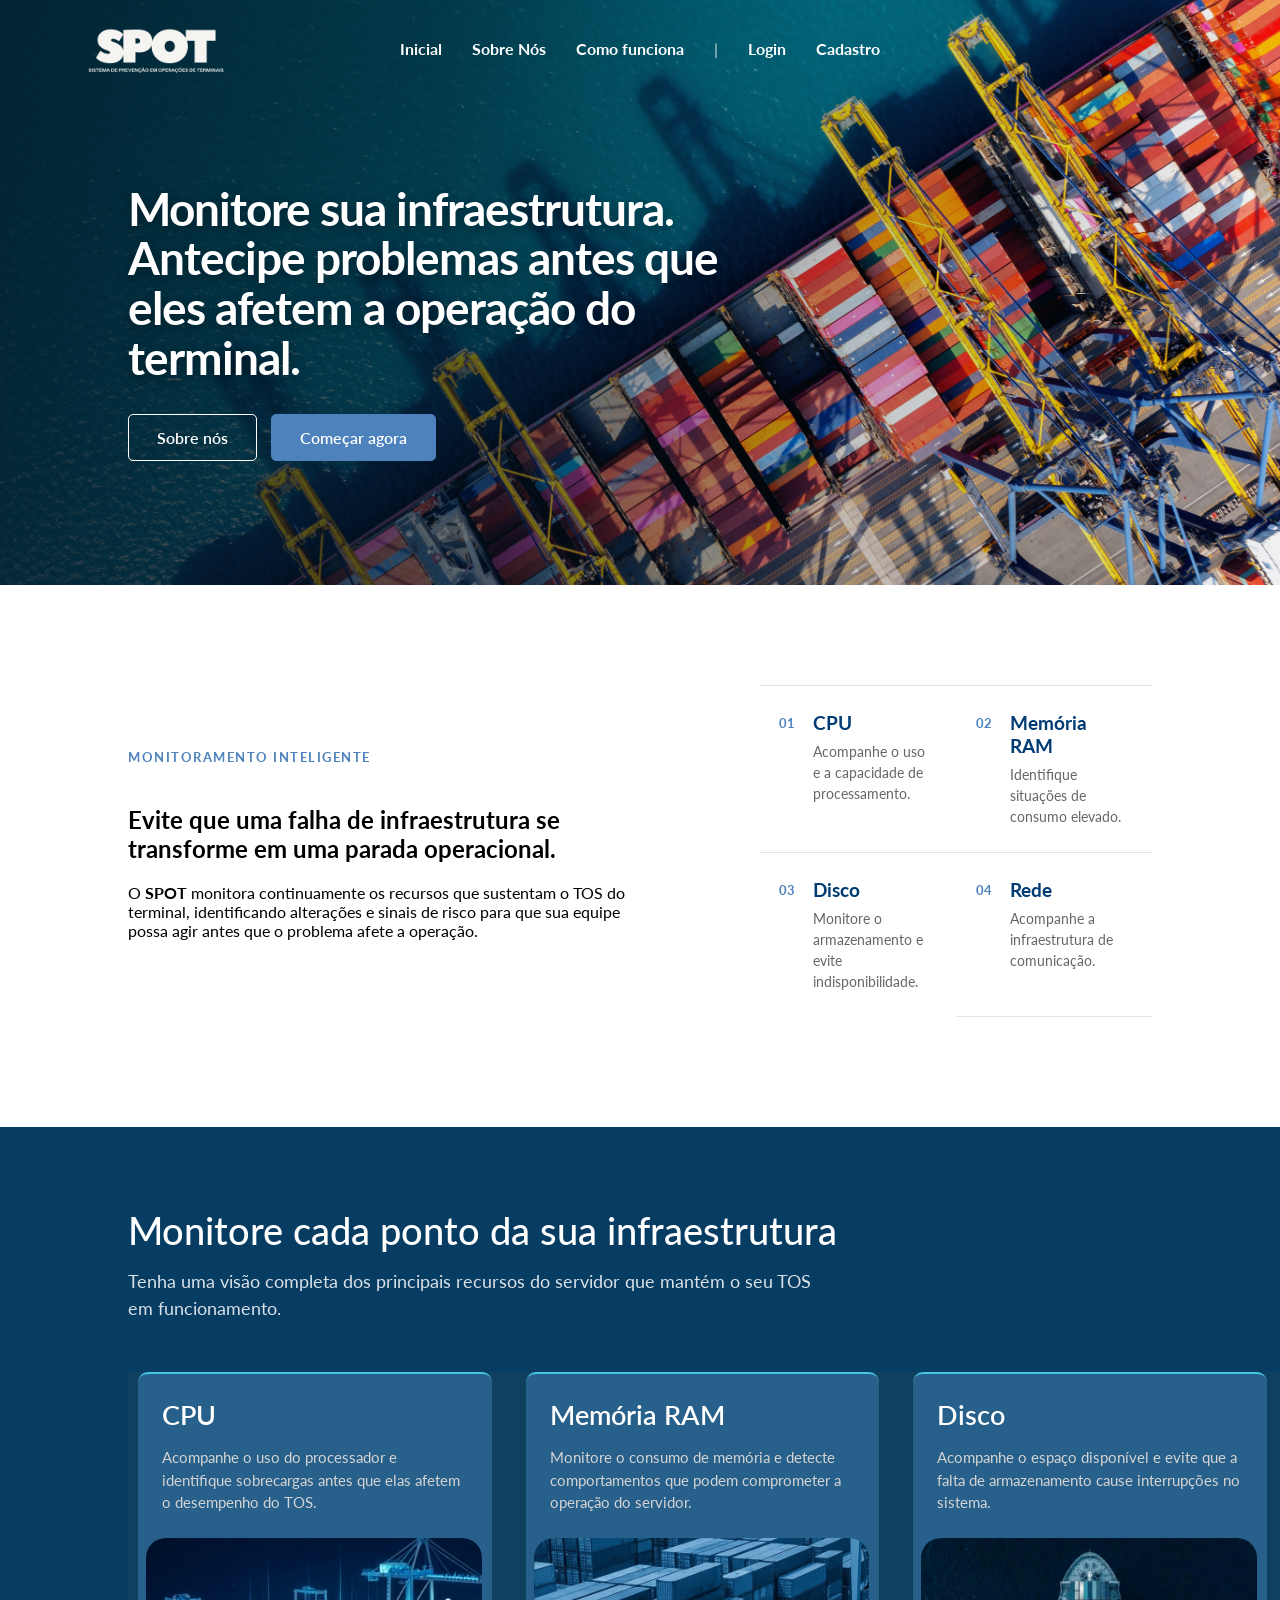
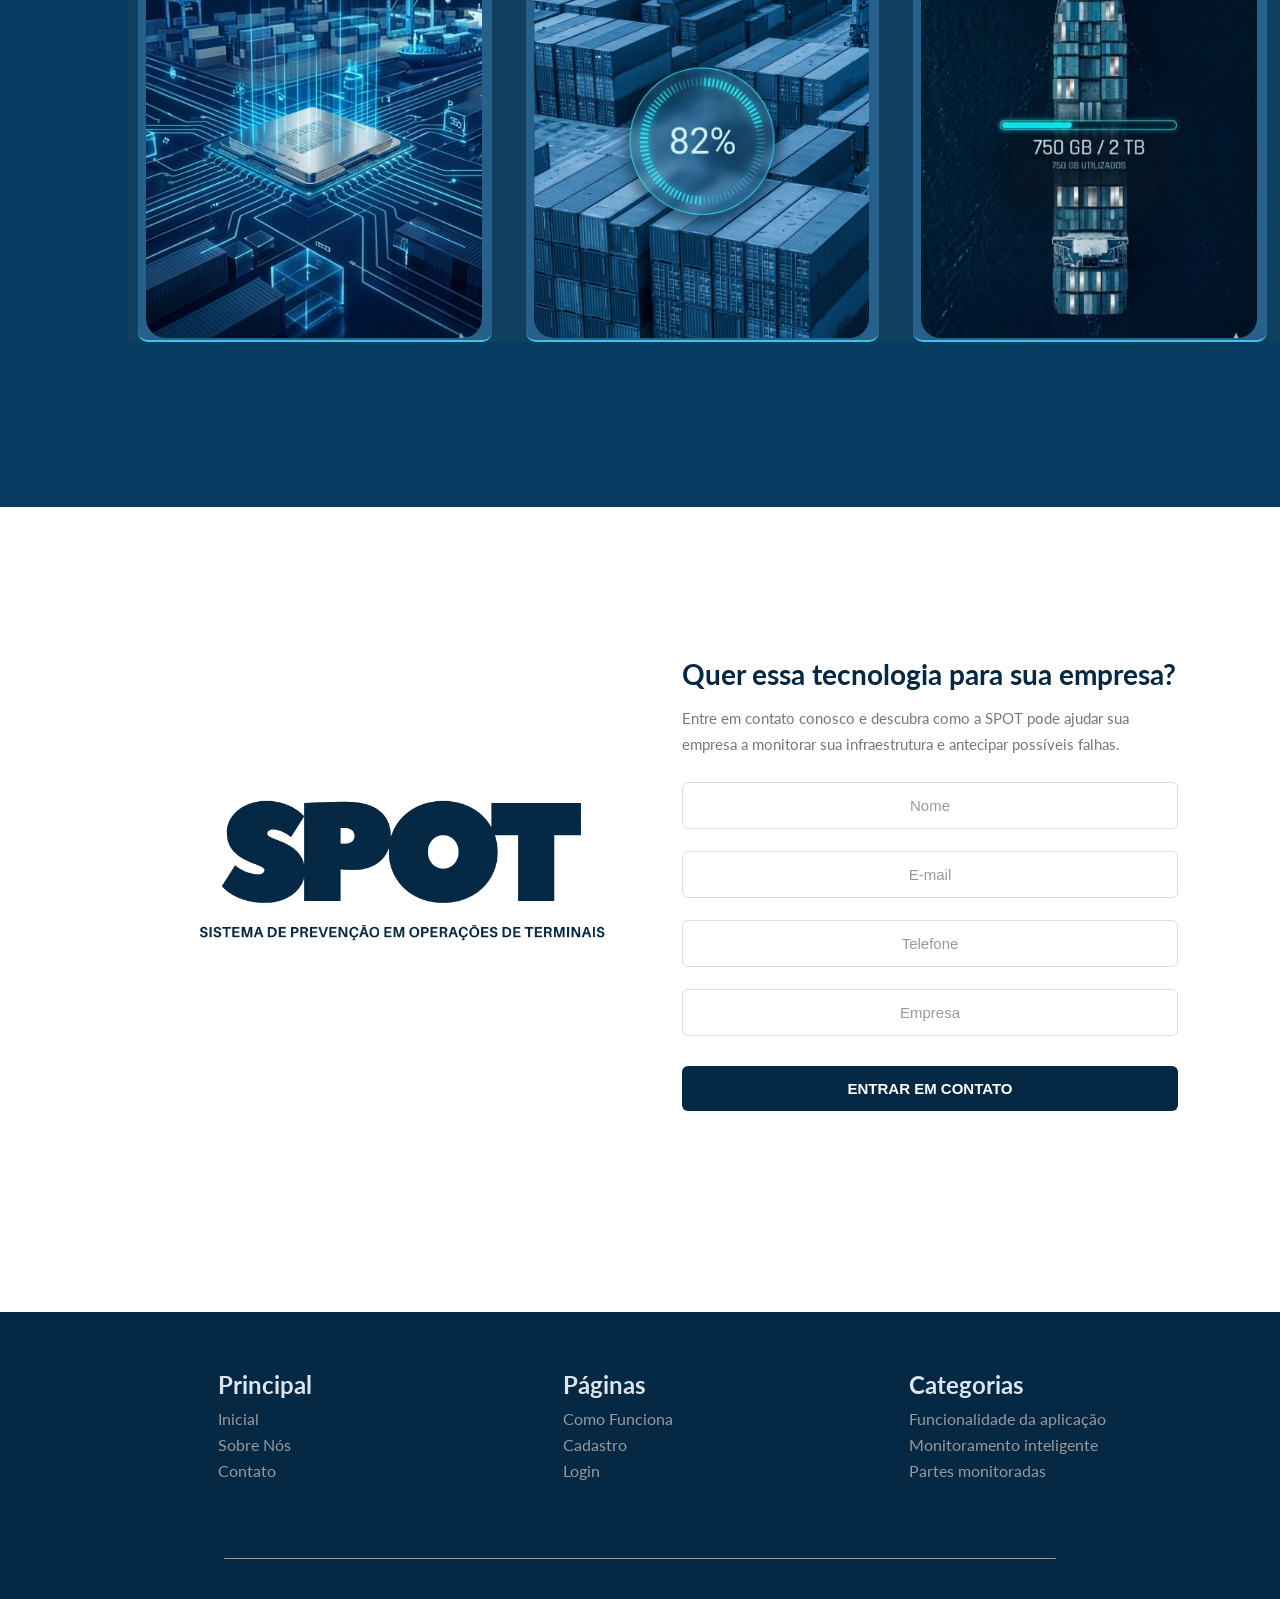
==== commit aaeb1234: "Merge branch 'main' of https://github.com/SPOT-Prevencao-em-Operacoes-de-Terminal/Site-Spot" ====
--- a/public/index.html
+++ b/public/index.html
@@ -163,58 +163,54 @@
         </div>
       </div>
 
-      <div class="categorias">
-        <button class="categoria ativa">Todos</button>
-        <button class="categoria">Desempenho</button>
-        <button class="categoria">Armazenamento</button>
-        <button class="categoria">Conectividade</button>
-      </div>
+
 
       <div class="cards-monitoramento">
 
-        <div class="card-monitoramento">
-          <div class="card-imagem cpu"></div>
-          <div class="card-conteudo">
-            <h3>CPU</h3>
-            <p>
-              Acompanhe o uso do processador e identifique sobrecargas
-              antes que elas afetem o desempenho do TOS.
-            </p>
-          </div>
-        </div>
-
-        <div class="card-monitoramento">
-          <div class="card-imagem memoria"></div>
-          <div class="card-conteudo">
-            <h3>Memória RAM</h3>
-            <p>
-              Monitore o consumo de memória e detecte comportamentos
-              que podem comprometer a operação do servidor.
-            </p>
-          </div>
-        </div>
-
-        <div class="card-monitoramento">
-          <div class="card-imagem disco"></div>
-          <div class="card-conteudo">
-            <h3>Disco</h3>
-            <p>
-              Acompanhe o espaço disponível e evite que a falta de
-              armazenamento cause interrupções no sistema.
-            </p>
-          </div>
-        </div>
-
-        <div class="card-monitoramento">
-          <div class="card-imagem rede"></div>
-          <div class="card-conteudo">
-            <h3>Rede</h3>
-            <p>
-              Monitore a conectividade e identifique alterações que
-              possam afetar a comunicação do TOS.
-            </p>
-          </div>
-        </div>
+      <div class="card-monitoramento">
+        <div class="card-conteudo">
+          <h3>CPU</h3>
+          <p>
+            Acompanhe o uso do processador e identifique sobrecargas
+            antes que elas afetem o desempenho do TOS.
+          </p>
+        </div>
+        <div class="card-imagem cpu"></div>
+      </div>
+
+      <div class="card-monitoramento">
+        <div class="card-conteudo">
+          <h3>Memória RAM</h3>
+          <p>
+            Monitore o consumo de memória e detecte comportamentos
+            que podem comprometer a operação do servidor.
+          </p>
+        </div>
+        <div class="card-imagem memoria"></div>
+
+      </div>
+
+      <div class="card-monitoramento">
+        <div class="card-conteudo">
+          <h3>Disco</h3>
+          <p>
+            Acompanhe o espaço disponível e evite que a falta de
+            armazenamento cause interrupções no sistema.
+          </p>
+        </div>
+        <div class="card-imagem disco"></div>
+      </div>
+
+      <div class="card-monitoramento">
+        <div class="card-conteudo">
+          <h3>Rede</h3>
+          <p>
+            Monitore a conectividade e identifique alterações que
+            possam afetar a comunicação do TOS.
+          </p>
+        </div>
+        <div class="card-imagem rede"></div>
+      </div>
 
       </div>
 
--- a/public/css/estilo.css
+++ b/public/css/estilo.css
@@ -261,13 +261,14 @@
   line-height: 1.5;
 }
 .monitoramento {
-  background-color: #003b73;
+  background-color: rgba(8, 61, 99);
   padding: 80px 0 100px;
   color: white;
 }
 
 .monitoramento .container {
-  width: 80%;
+  width: 80%; 
+  height: 800px;
   margin: auto;
   display: block;
 }
@@ -293,6 +294,7 @@
 }
 
 .categorias {
+  background-color: rgba(0, 0, 255, 0);
   display: flex;
   gap: 12px;
   margin-bottom: 24px;
@@ -317,40 +319,62 @@
 }
 
 .cards-monitoramento {
+  height: 570px;
+  width: 1526px;
+  background-color: rgba(255, 166, 0, 0.028);
   display: flex;
   gap: 24px;
   overflow: hidden;
 }
 
 .card-monitoramento {
+  margin-left: 10px;
   min-width: 260px;
   width: 25%;
-  background-color: white;
+  background-color: rgb(39, 96, 139);
   border-radius: 10px;
   overflow: hidden;
   color: #003b73;
-}
+  border-top: 2px solid rgba(70, 201, 230, 0.971);
+  border-bottom: 2px solid rgba(53, 204, 238, 0.971);
+  transition: 
+    transform 0.3s ease,
+    box-shadow 0.3s ease;
+}
+
+.card-monitoramento:hover {
+    transform: scale(1.02);
+
+    box-shadow:
+        0 0 10px rgba(31, 44, 156, 0.845),
+        0 0 25px rgba(50, 212, 234, 0.781),
+        0 12px 30px rgba(39, 218, 242, 0.857);
+}
+
 
 .card-imagem {
-  height: 190px;
+  width: 95%;
+  margin-left: 2.3%;
+  height: 400px;
+  border-radius: 20px;
   background-size: cover;
   background-position: center;
 }
 
 .card-imagem.cpu {
-  background-image: url('https://t.ctcdn.com.br/WviB4QUJLjvm9PP2rpAcDBr38qs=/1200x675/smart/i374827.jpeg');
+  background-image:url(/public/assets/imgs/cpuImagem.jpg);
 }
 
 .card-imagem.memoria {
-  background-image: url('https://t2.tudocdn.net/701103?w=1920');
+  background-image: url(/public/assets/imgs/memoriaRam.jpg);
 }
 
 .card-imagem.disco {
-  background-image: url('https://www.infoescola.com/wp-content/uploads/2011/01/disco-rigido.jpg');
+  background-image: url(/public/assets/imgs/disco.jpg);
 }
 
 .card-imagem.rede {
-  background-image: url('https://femackeinformatica.com.br/wp-content/uploads/2015/11/Redes-e-Internet-470x313.jpg');
+  background-image: url(/public/assets/imgs/rede.jpg);
 }
 
 .card-conteudo {
@@ -359,13 +383,14 @@
 
 .card-conteudo h3 {
   margin: 0 0 15px;
-  font-size: 24px;
-  font-weight: 500;
+  font-size: 27px;
+  font-weight: 600;
+  color: white;
 }
 
 .card-conteudo p {
   margin: 0;
-  color: #555;
+  color: #d5d3d3;
   font-size: 15px;
   line-height: 1.5;
 }
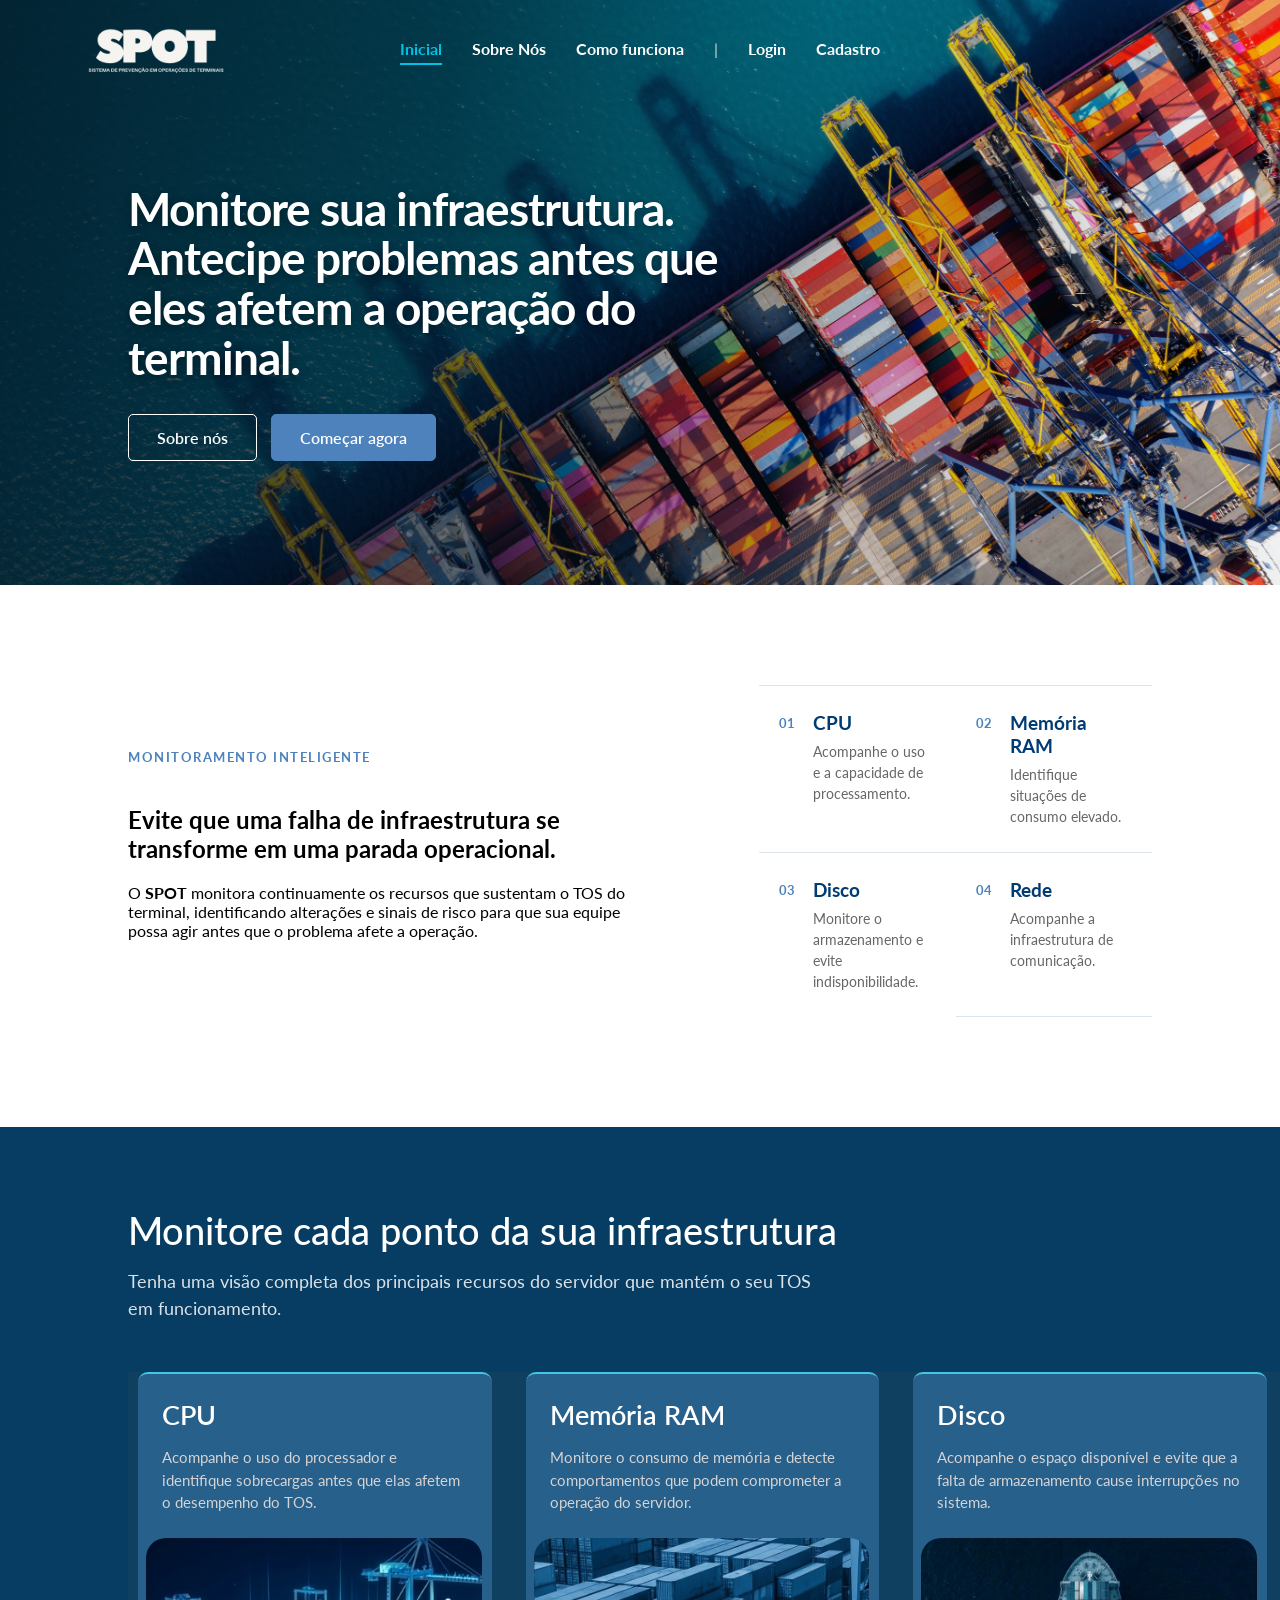
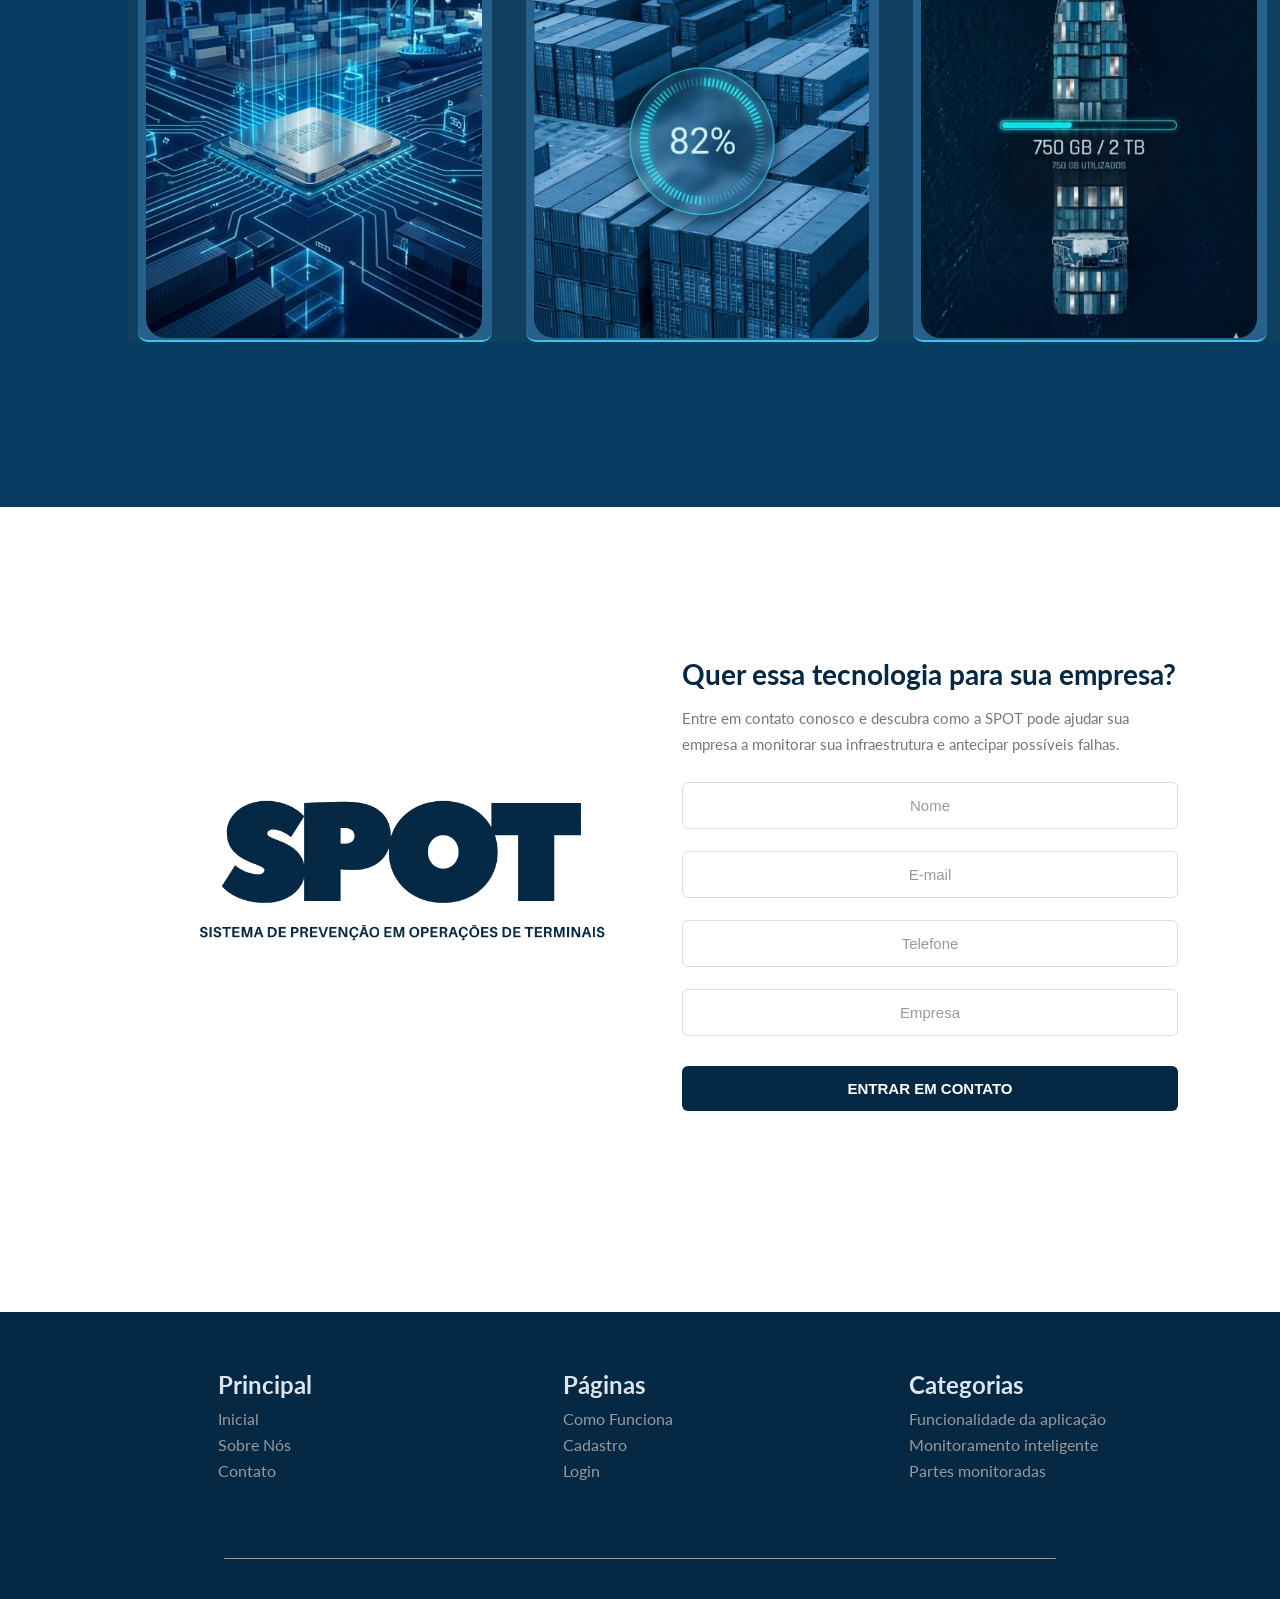
==== commit 44c377cd: "cadastro -> contato" ====
--- a/public/index.html
+++ b/public/index.html
@@ -49,7 +49,7 @@
         </li>
 
         <li>
-          <a href="cadastro.html"><b>Cadastro</b></a>
+          <a href="#footer-contato"><b>Cadastro</b></a>
         </li>
 
       </ul>
--- a/public/css/estilo.css
+++ b/public/css/estilo.css
@@ -73,7 +73,6 @@
   list-style: none;
   margin: 0;
   padding: 0;
-  color: white;
 }
 
 .header a {
@@ -89,6 +88,18 @@
   color: #0b0b32;
 }
 
+.navbar .agora a {
+  color: #00C3E3;
+  border-bottom: 2px solid #00C3E3;
+}
+
+.navbar .agora a:hover {
+  color: #00C3E3;
+}
+
+.separador {
+  color: rgba(255, 255, 255, 0.8);
+}
 
 .separador {
   color: rgba(255, 255, 255, 0.8);
@@ -362,19 +373,19 @@
 }
 
 .card-imagem.cpu {
-  background-image:url(/public/assets/imgs/cpuImagem.jpg);
+  background-image:url(../assets/imgs/cpuImagem.jpg);
 }
 
 .card-imagem.memoria {
-  background-image: url(/public/assets/imgs/memoriaRam.jpg);
+  background-image: url(../assets/imgs/memoriaRam.jpg);
 }
 
 .card-imagem.disco {
-  background-image: url(/public/assets/imgs/disco.jpg);
+  background-image: url(../assets/imgs/disco.jpg);
 }
 
 .card-imagem.rede {
-  background-image: url(/public/assets/imgs/rede.jpg);
+  background-image: url(../assets/imgs/rede.jpg);
 }
 
 .card-conteudo {
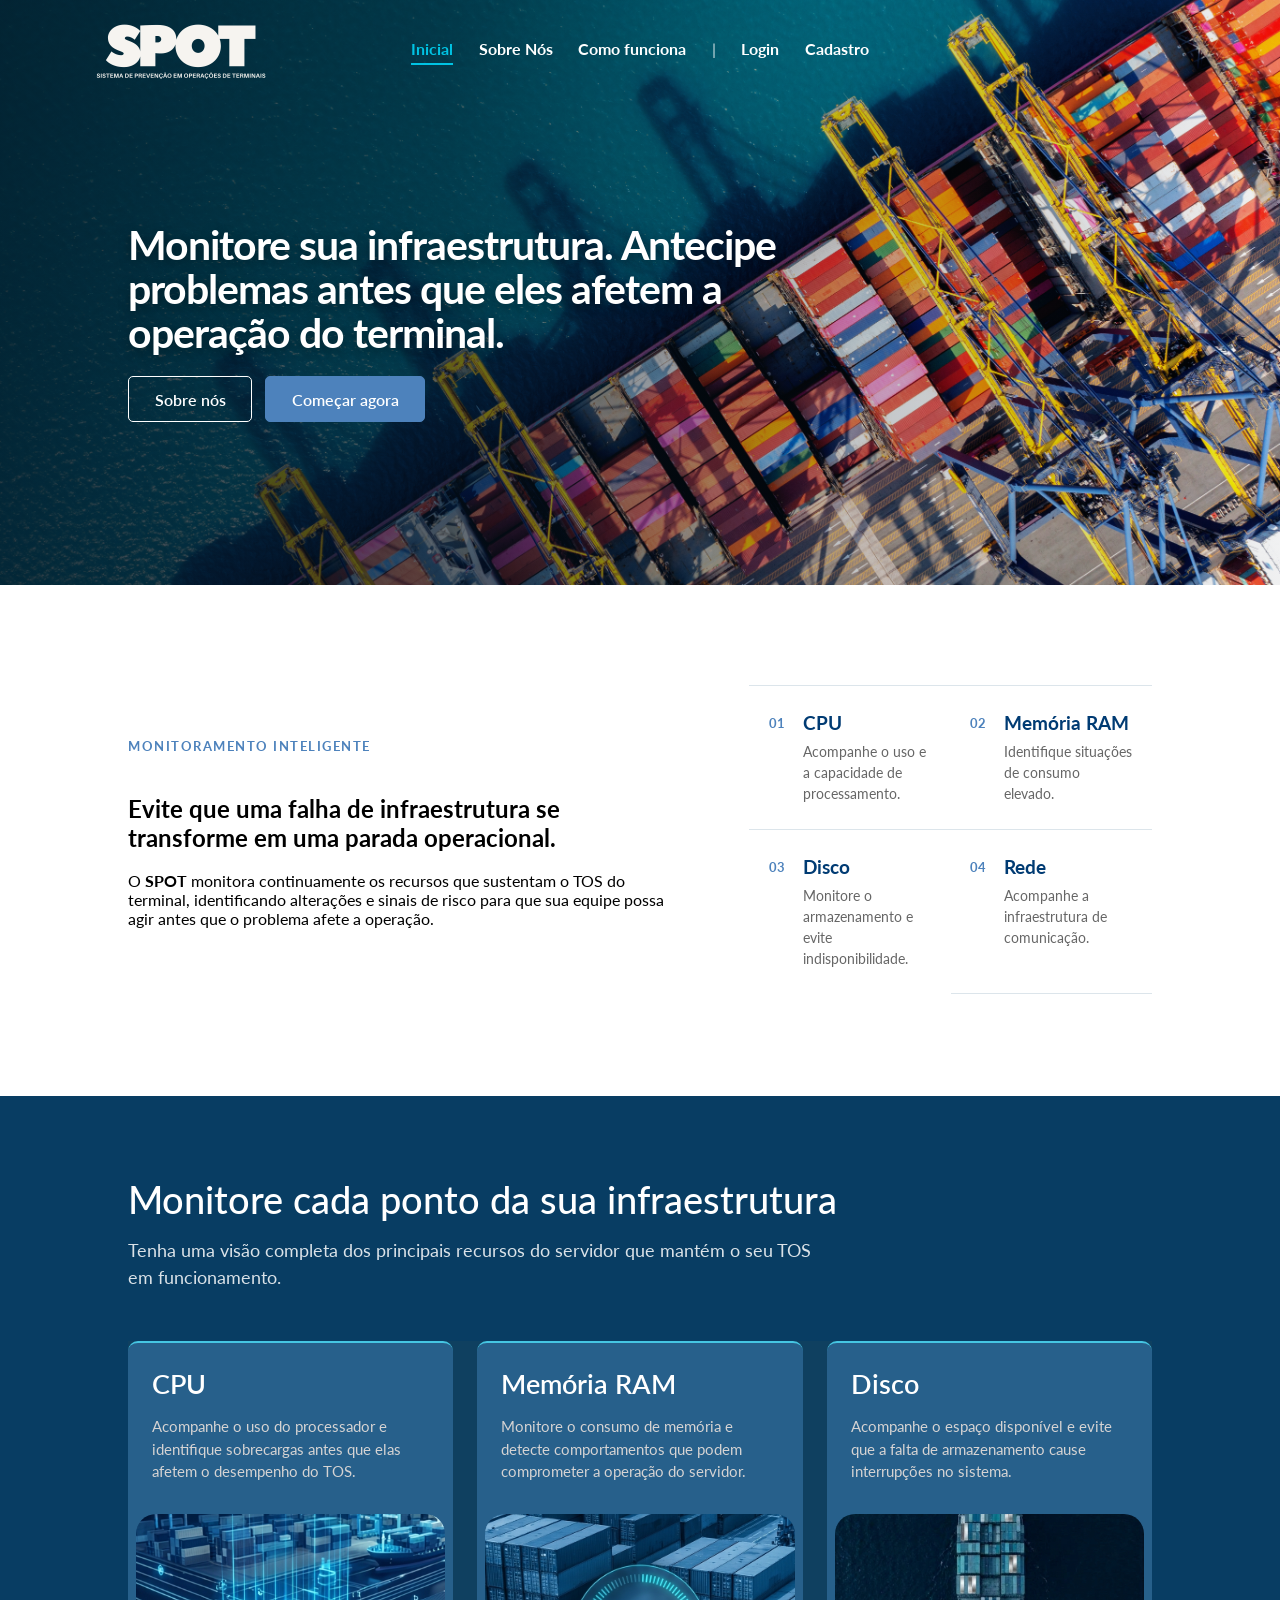
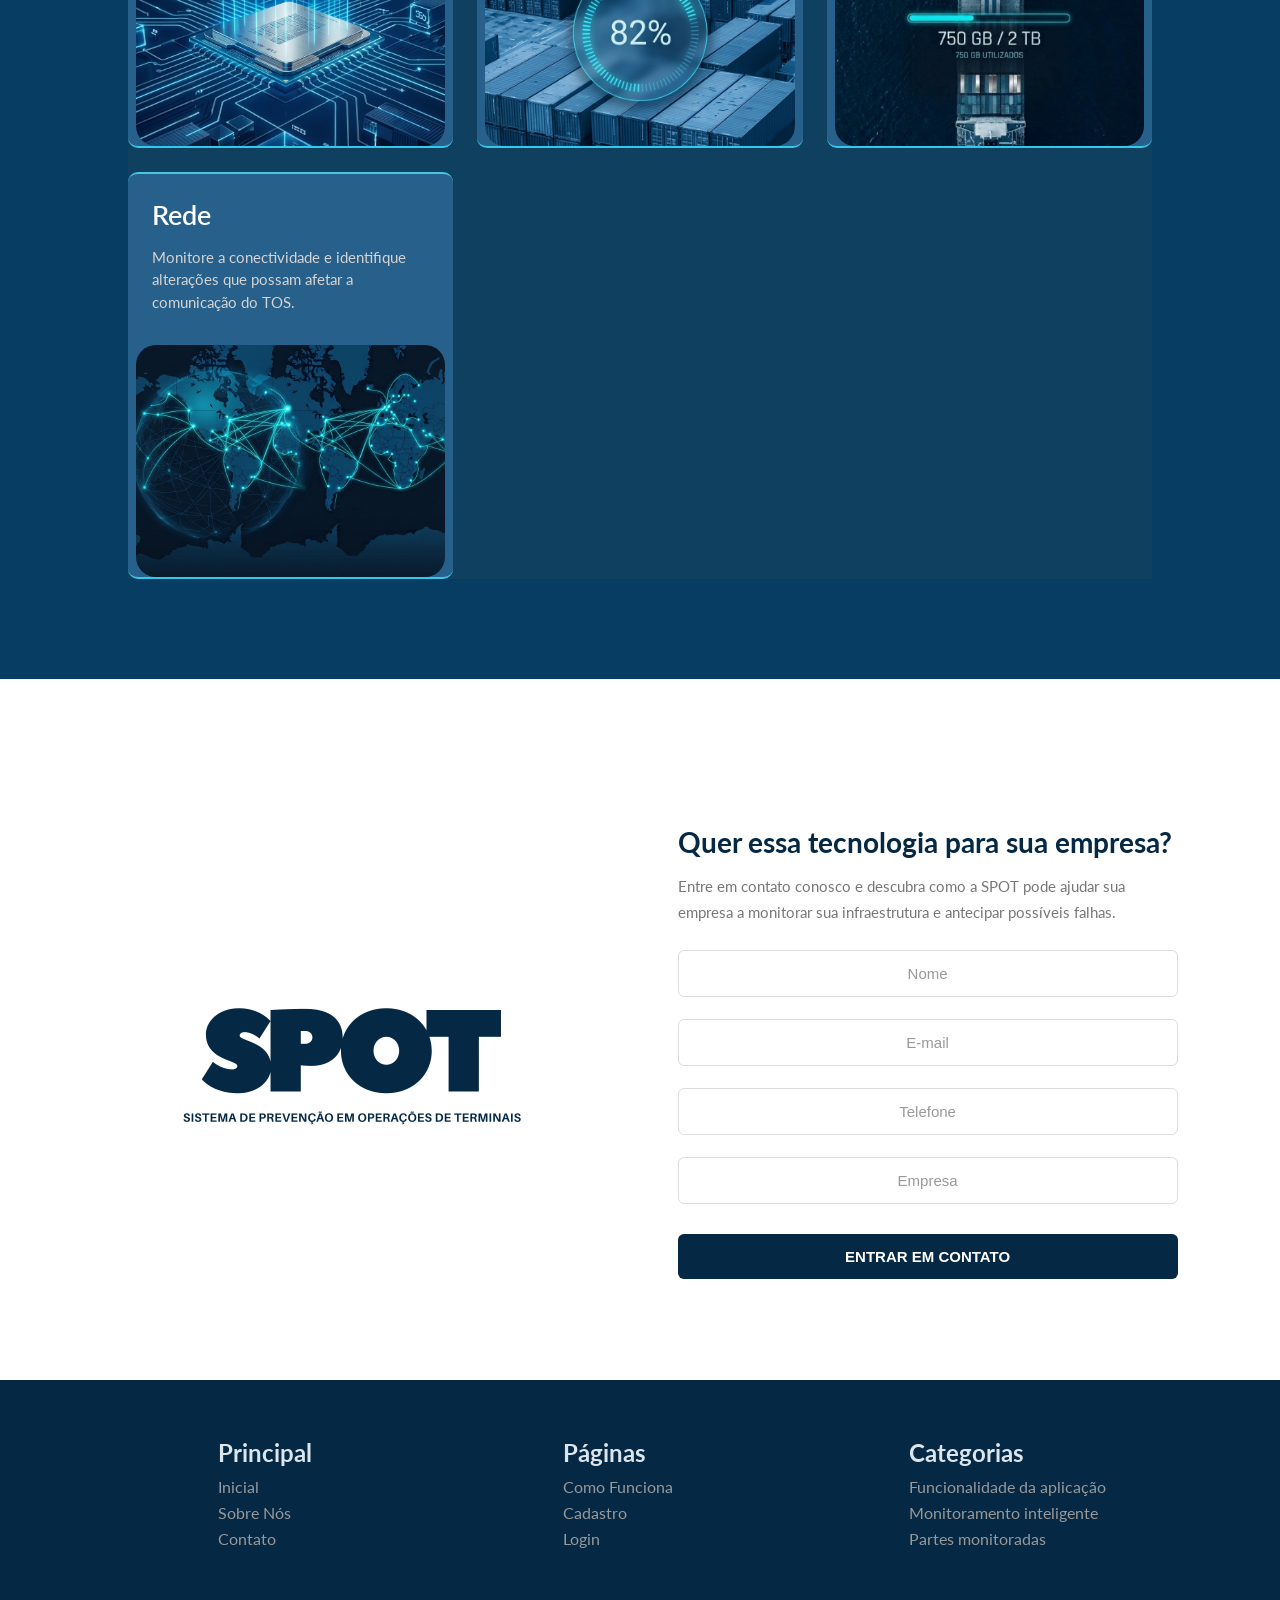
==== commit d7883635: "responsidade_do_site_institucional" ====
--- a/public/index.html
+++ b/public/index.html
@@ -21,13 +21,11 @@
   <!-- HEADER / NAVBAR -->
   <div class="header">
     <div class="container">
-
       <h1 class="titulo">
-        <a href="index.html"><img src="assets/icon/logo-branca.png"
+        <a href="index.html"><img style="height: 100%;" src="assets/icon/logo-branca.png"
             alt="SPOT - Sistema de Prevenção Operacional de Terminais" class="logo-site">
         </a>
       </h1>
-
       <ul class="navbar">
 
         <li class="agora">
@@ -293,7 +291,7 @@
               <a href="como-funciona.html">Como Funciona</a>
             </li>
             <li>
-              <a href="cadastro.html">Cadastro</a>
+              <a href="#footer-contato">Cadastro</a>
             </li>
             <li>
               <a href="login.html">Login</a>
--- a/public/css/estilo.css
+++ b/public/css/estilo.css
@@ -1,4 +1,6 @@
+
 @import url('https://fonts.googleapis.com/css2?family=Lato:wght@400;500;600;700&family=Barlow:wght@600;700;800&display=swap');
+
 * {
   box-sizing: border-box;
 }
@@ -10,20 +12,21 @@
 body {
   margin: 0;
   padding: 0;
- font-family: "Lato", sans-serif;
+  font-family: "Lato", sans-serif;
 }
 
 :root {
   --tamanho-header: 80px;
   --tamanho-footer: 65px;
-  --tamanho-banner: 60vh;
-  --tamanho-simulador: calc(100vh - var(--tamanho-header) - var(--tamanho-footer) - 2px);
-  --tamanho-login: calc(100vh - var(--tamanho-header) - var(--tamanho-footer) - 2px);
+  --tamanho-banner: clamp(400px, 60vh, 800px);
+  --tamanho-simulador: calc(clamp(500px, 100vh, 900px) - var(--tamanho-header) - var(--tamanho-footer) - 2px);
+  --tamanho-login: calc(clamp(500px, 100vh, 900px) - var(--tamanho-header) - var(--tamanho-footer) - 2px);
 }
 
 .container {
   display: flex;
   width: 80%;
+  max-width: 1200px;
   margin: auto;
 }
 
@@ -39,6 +42,7 @@
 
 .header .container {
   width: 90%;
+  max-width: 1400px;
   height: 100%;
   margin: auto;
   display: flex;
@@ -50,7 +54,8 @@
 }
 
 .logo-site {
-  width: 200px;
+  width: 100%;
+  max-width: 250px;
   height: auto;
   display: block;
   transform: translate(-8px, 8px);
@@ -69,7 +74,7 @@
   display: flex;
   align-items: center;
   justify-content: center;
-  gap: 30px;
+  gap: clamp(12px, 2vw, 40px);
   list-style: none;
   margin: 0;
   padding: 0;
@@ -101,13 +106,9 @@
   color: rgba(255, 255, 255, 0.8);
 }
 
-.separador {
-  color: rgba(255, 255, 255, 0.8);
-}
-
 .banner {
-  height: 65vh;
-  min-height: 560px;
+  height: clamp(450px, 65vh, 850px);
+  min-height: 450px;
   color: white;
   background-image:
     linear-gradient(
@@ -132,14 +133,14 @@
   flex-direction: column;
   justify-content: center;
   align-items: flex-start;
-  padding-top: 60px;
+  padding-top: clamp(30px, 5vw, 60px);
 }
 
 .banner .container p {
-  width: 650px;
-  max-width: 100%;
-  margin: 0;
-  font-size: 46px;
+  width: 100%;
+  max-width: 650px;
+  margin: 0;
+  font-size: clamp(28px, 3.2vw, 46px);
   line-height: 1.08;
   font-weight: 700;
   letter-spacing: -1px;
@@ -148,15 +149,16 @@
 
 .banner-botoes {
   display: flex;
-  gap: 14px;
-  margin-top: 32px;
+  gap: clamp(10px, 1vw, 14px);
+  margin-top: 2%;
+  flex-wrap: wrap;
 }
 
 .btn-banner {
   display: inline-flex;
   align-items: center;
   justify-content: center;
-  padding: 13px 28px;
+  padding: clamp(10px, 1vw, 13px) clamp(16px, 2vw, 28px);
   border-radius: 5px;
   border: 1px solid white;
   font-size: 16px;
@@ -182,7 +184,7 @@
 
 .social {
   background-color: #ffffff;
-  padding: 100px 0 110px;
+  padding: clamp(60px, 8vw, 100px) 0 clamp(60px, 8vw, 110px);
 }
 
 .social .container {
@@ -190,8 +192,8 @@
   max-width: 1200px;
   margin: auto;
   display: grid;
-  grid-template-columns: 1.15fr 0.85fr;
-  gap: 100px;
+  grid-template-columns: minmax(0, 1.15fr) minmax(0, 0.85fr);
+  gap: clamp(30px, 6vw, 100px);
   align-items: center;
 }
 
@@ -199,20 +201,19 @@
   max-width: 650px;
 }
 
-.monitoramento-inteligente{
+.monitoramento-inteligente {
   display: inline-block;
   color: #4d82bc;
-  margin-bottom: 20px;
+  margin-bottom: clamp(12px, 2vw, 20px);
   font-size: 13px;
   font-weight: 700;
   letter-spacing: 1.5px;
-}  
-
+}
 
 .social-introducao h2 {
-  margin: 0 0 25px;
+  margin: 0 0 clamp(15px, 2vw, 25px);
   color: #003b73;
-  font-size: 38px;
+  font-size: clamp(26px, 3vw, 38px);
   line-height: 1.18;
   font-weight: 600;
   letter-spacing: -0.5px;
@@ -222,7 +223,7 @@
   margin: 0;
   max-width: 600px;
   color: #555;
-  font-size: 18px;
+  font-size: clamp(16px, 1.4vw, 18px);
   line-height: 1.7;
 }
 
@@ -230,18 +231,17 @@
   color: #003b73;
 }
 
-
 .social-componentes {
   display: grid;
-  grid-template-columns: 1fr 1fr;
+  grid-template-columns: repeat(2, minmax(0, 1fr));
   gap: 0;
 }
 
 .componente {
-  padding: 25px 20px;
+  padding: clamp(15px, 2vw, 25px) clamp(12px, 1.5vw, 20px);
   border-top: 1px solid #dce5eb;
   display: flex;
-  gap: 18px;
+  gap: clamp(10px, 1.5vw, 18px);
   transition: 0.25s ease;
 }
 
@@ -249,7 +249,6 @@
 .componente:nth-child(4) {
   border-bottom: 1px solid #dce5eb;
 }
-
 
 .numero {
   color: #4d82bc;
@@ -261,7 +260,7 @@
 .componente h3 {
   margin: 0 0 7px;
   color: #003b73;
-  font-size: 19px;
+  font-size: clamp(16px, 1.5vw, 19px);
   font-weight: 700;
 }
 
@@ -271,15 +270,16 @@
   font-size: 14px;
   line-height: 1.5;
 }
+
 .monitoramento {
   background-color: rgba(8, 61, 99);
-  padding: 80px 0 100px;
+  padding: clamp(60px, 7vw, 80px) 0 clamp(60px, 8vw, 100px);
   color: white;
 }
 
 .monitoramento .container {
-  width: 80%; 
-  height: 800px;
+  width: 80%;
+  max-width: 1200px;
   margin: auto;
   display: block;
 }
@@ -287,19 +287,21 @@
 .monitoramento-topo {
   display: flex;
   justify-content: space-between;
-  margin-bottom: 50px;
+  gap: 30px;
+  margin-bottom: clamp(30px, 4vw, 50px);
+  flex-wrap: wrap;
 }
 
 .monitoramento-topo h2 {
-  margin: 0 0 15px;
-  font-size: 38px;
+  margin: 0 0 clamp(10px, 1.5vw, 15px);
+  font-size: clamp(26px, 3vw, 38px);
   font-weight: 500;
 }
 
 .monitoramento-topo p {
   margin: 0;
   max-width: 700px;
-  font-size: 18px;
+  font-size: clamp(16px, 1.4vw, 18px);
   line-height: 1.5;
   color: rgba(255, 255, 255, 0.85);
 }
@@ -307,8 +309,8 @@
 .categorias {
   background-color: rgba(0, 0, 255, 0);
   display: flex;
-  gap: 12px;
-  margin-bottom: 24px;
+  gap: clamp(8px, 1vw, 12px);
+  margin-bottom: clamp(16px, 2vw, 24px);
   flex-wrap: wrap;
 }
 
@@ -317,9 +319,9 @@
   background: transparent;
   color: white;
   border-radius: 25px;
-  padding: 9px 18px;
+  padding: clamp(8px, 1vw, 9px) clamp(14px, 1.5vw, 18px);
   font-family: "Inter", sans-serif;
-  font-size: 14px;  
+  font-size: 14px;
   font-weight: 600;
   cursor: pointer;
 }
@@ -330,50 +332,51 @@
 }
 
 .cards-monitoramento {
-  height: 570px;
-  width: 1526px;
+  width: 100%;
+  max-width: 100%;
   background-color: rgba(255, 166, 0, 0.028);
-  display: flex;
-  gap: 24px;
-  overflow: hidden;
+  display: grid;
+  grid-template-columns: repeat(auto-fit, minmax(min(100%, 260px), 1fr));
+  gap: clamp(16px, 2vw, 24px);
+  overflow: visible;
 }
 
 .card-monitoramento {
-  margin-left: 10px;
-  min-width: 260px;
-  width: 25%;
+  margin-left: 0;
+  min-width: 0;
+  width: 100%;
   background-color: rgb(39, 96, 139);
   border-radius: 10px;
   overflow: hidden;
   color: #003b73;
   border-top: 2px solid rgba(70, 201, 230, 0.971);
   border-bottom: 2px solid rgba(53, 204, 238, 0.971);
-  transition: 
+  transition:
     transform 0.3s ease,
     box-shadow 0.3s ease;
 }
 
 .card-monitoramento:hover {
-    transform: scale(1.02);
-
-    box-shadow:
-        0 0 10px rgba(31, 44, 156, 0.845),
-        0 0 25px rgba(50, 212, 234, 0.781),
-        0 12px 30px rgba(39, 218, 242, 0.857);
-}
-
+  transform: scale(1.02);
+
+  box-shadow:
+    0 0 10px rgba(31, 44, 156, 0.845),
+    0 0 25px rgba(50, 212, 234, 0.781),
+    0 12px 30px rgba(39, 218, 242, 0.857);
+}
 
 .card-imagem {
   width: 95%;
-  margin-left: 2.3%;
-  height: 400px;
+  margin: 2.3% auto 0;
+  aspect-ratio: 4 / 3;
+  height: auto;
   border-radius: 20px;
   background-size: cover;
   background-position: center;
 }
 
 .card-imagem.cpu {
-  background-image:url(../assets/imgs/cpuImagem.jpg);
+  background-image: url(../assets/imgs/cpuImagem.jpg);
 }
 
 .card-imagem.memoria {
@@ -389,12 +392,12 @@
 }
 
 .card-conteudo {
-  padding: 24px;
+  padding: clamp(16px, 2vw, 24px);
 }
 
 .card-conteudo h3 {
-  margin: 0 0 15px;
-  font-size: 27px;
+  margin: 0 0 clamp(10px, 1.5vw, 15px);
+  font-size: clamp(20px, 2.2vw, 27px);
   font-weight: 600;
   color: white;
 }
@@ -407,143 +410,143 @@
 }
 
 .footer {
-    background-color: white;
-    margin-top: 80px;
-    padding: 70px 8% 30px;
-    color: #555;
+  background-color: white;
+  margin-top: clamp(40px, 6vw, 80px);
+  padding: clamp(40px, 6vw, 70px) 8% clamp(20px, 3vw, 30px);
+  color: #555;
 }
 
 .footer-conteudo {
-    max-width: 1200px;
-    margin: 0 auto;
-    display: flex;
-    justify-content: space-between;
-    gap: 80px;
-    align-items: flex-start;
+  max-width: 1200px;
+  width: 100%;
+  margin: 0 auto;
+  display: flex;
+  justify-content: space-between;
+  gap: clamp(30px, 5vw, 80px);
+  align-items: flex-start;
 }
 
 .footer-info {
-    max-width: 500px;
-    width: 100%;
+  max-width: 500px;
+  width: 100%;
 }
 
 .logo-footer {
-    width: 600px;
-    height: auto;
-    display: block;
-    margin-bottom: 25px;
-    transform: translateY(-100px);
-    
-}
-
+  width: 100%;
+  max-width: 600px;
+  height: auto;
+  display: block;
+  margin-bottom: clamp(15px, 2vw, 25px);
+  transform: translateY(-20px);
+}
 
 .titulo-footer {
-    color: #052844;
-    font-size: 48px;
-    margin: 0 0 25px;
-    font-weight: 700;
+  color: #052844;
+  font-size: clamp(28px, 4vw, 48px);
+  margin: 0 0 clamp(15px, 2vw, 25px);
+  font-weight: 700;
 }
 
 .texto-footer {
-    max-width: 500px;
-    color: #777;
-    line-height: 1.8;
-    font-size: 16px;
-    margin-bottom: 30px;
+  max-width: 500px;
+  color: #777;
+  line-height: 1.8;
+  font-size: 16px;
+  margin-bottom: clamp(20px, 2.5vw, 30px);
 }
 
 .links-footer {
-    display: flex;
-    gap: 30px;
-    flex-wrap: wrap;
+  display: flex;
+  gap: clamp(15px, 2vw, 30px);
+  flex-wrap: wrap;
 }
 
 .links-footer a {
-    color: #555;
-    font-size: 16px;
-    font-weight: 500;
-    text-decoration: none;
-    transition: 0.3s;
+  color: #555;
+  font-size: 16px;
+  font-weight: 500;
+  text-decoration: none;
+  transition: 0.3s;
 }
 
 .links-footer a:hover {
-    color: #052844;
+  color: #052844;
 }
 
 .footer-contato {
-    max-width: 500px;
-    width: 100%;
+  max-width: 500px;
+  width: 100%;
 }
 
 .footer-contato h2 {
-    color: #052844;
-    font-size: 28px;
-    margin: 0 0 15px;
+  color: #052844;
+  font-size: clamp(22px, 2.5vw, 28px);
+  margin: 0 0 clamp(10px, 1.5vw, 15px);
 }
 
 .footer-contato p {
-    color: #777;
-    font-size: 15px;
-    line-height: 1.7;
-    margin-bottom: 25px;
+  color: #777;
+  font-size: 15px;
+  line-height: 1.7;
+  margin-bottom: clamp(15px, 2vw, 25px);
 }
 
 .form-contato {
-    display: flex;
-    flex-direction: column;
-    gap: 12px;
+  display: flex;
+  flex-direction: column;
+  gap: clamp(10px, 1.2vw, 12px);
 }
 
 .form-contato input {
-    width: 100%;
-    padding: 14px 16px;
-    border: 1px solid #ddd;
-    border-radius: 6px;
-    background-color: #fff;
-    font-size: 15px;
-    box-sizing: border-box;
-    outline: none;
-    transition: 0.3s;
+  width: 100%;
+  padding: clamp(10px, 1.5vw, 14px) clamp(12px, 1.5vw, 16px);
+  border: 1px solid #ddd;
+  border-radius: 6px;
+  background-color: #fff;
+  font-size: 15px;
+  box-sizing: border-box;
+  outline: none;
+  transition: 0.3s;
 }
 
 .form-contato input:focus {
-    border-color: #052844;
+  border-color: #052844;
 }
 
 .form-contato input::placeholder {
-    color: #999;
+  color: #999;
 }
 
 .form-contato button {
-    margin-top: 8px;
-    padding: 14px 20px;
-    border: none;
-    border-radius: 6px;
-    background-color: #052844;
-    color: #fff;
-    font-size: 15px;
-    font-weight: 600;
-    cursor: pointer;
-    transition: 0.3s;
+  margin-top: 8px;
+  padding: clamp(10px, 1.5vw, 14px) clamp(15px, 2vw, 20px);
+  border: none;
+  border-radius: 6px;
+  background-color: #052844;
+  color: #fff;
+  font-size: 15px;
+  font-weight: 600;
+  cursor: pointer;
+  transition: 0.3s;
 }
 
 .form-contato button:hover {
-    background-color: #0a3d63;
-}
-
+  background-color: #0a3d63;
+}
 
 .footer-final {
-    max-width: 1200px;
-    margin: 50px auto 0;
-    padding-top: 25px;
-    border-top: 1px solid #ddd;
-    text-align: center;
+  max-width: 1200px;
+  width: 100%;
+  margin: clamp(30px, 4vw, 50px) auto 0;
+  padding-top: clamp(15px, 2vw, 25px);
+  border-top: 1px solid #ddd;
+  text-align: center;
 }
 
 .footer-final p {
-    margin: 0;
-    color: white;
-    font-size: 13px;
+  margin: 0;
+  color: white;
+  font-size: 13px;
 }
 
 .footer-footer {
@@ -555,9 +558,9 @@
   max-width: 100%;
   margin: 0;
   width: 100%;
-  height: 200px;
   display: flex;
   flex-direction: row;
+  flex-wrap: wrap;
   background-color: #052844;
   color: #999;
 }
@@ -582,15 +585,14 @@
 .footer-footer .footer-container .boxes .footer-menu ul li {
   list-style: none;
   margin-bottom: 2%;
-
-}
-
-.footer-footer .footer-container .boxes .footer-menu ul li a{
+}
+
+.footer-footer .footer-container .boxes .footer-menu ul li a {
   text-decoration: none;
   color: #999;
 }
 
-.footer-footer .footer-container .boxes .footer-menu ul li a:hover{
+.footer-footer .footer-container .boxes .footer-menu ul li a:hover {
   text-decoration: none;
   color: #4a4a4a;
 }
@@ -612,7 +614,7 @@
 }
 
 .login {
-  height: var(--tamanho-login);
+  min-height: var(--tamanho-login);
   background-image: url('../assets/imgs/bg-jelly-fish-para-home.png');
   background-size: cover;
 }
@@ -620,11 +622,13 @@
 .login .container {
   justify-content: center;
   align-items: center;
-  height: 100%;
+  min-height: 100%;
 }
 
 .card {
   width: 50%;
+  max-width: 500px;
+  min-width: min(100%, 280px);
   background-color: #e5e5e5;
   border-radius: 10px;
   display: flex;
@@ -633,18 +637,19 @@
   color: palevioletred;
   flex-direction: column;
   height: fit-content;
-  padding: 20px 0;
+  padding: clamp(15px, 2vw, 20px) 0;
 }
 
 .card h2 {
   margin: 0;
-  font-size: 30px;
+  font-size: clamp(22px, 2.5vw, 30px);
 }
 
 .formulario {
   display: flex;
-  height: 90%;
+  min-height: 90%;
   width: 80%;
+  max-width: 400px;
   justify-content: space-around;
   flex-direction: column;
 }
@@ -665,7 +670,7 @@
   border: 2px solid #32b9cd;
   background-color: white;
   color: gray;
-  height: 36px;
+  min-height: 36px;
   text-align: center;
   border-radius: 10px;
   margin: 0;
@@ -688,19 +693,23 @@
   color: #fff;
   background-color: #ED145B;
   width: 120px;
-  height: 30px;
+  max-width: 100%;
+  min-height: 30px;
   align-self: center;
   margin-top: 20px;
 }
 
 .loading-div {
   width: 50px;
+  max-width: 100%;
   display: none;
 }
 
 .loading-div img {
-  height: 50px;
-  width: 50px;
+  height: auto;
+  max-height: 50px;
+  width: 100%;
+  max-width: 50px;
 }
 
 #div_erros_login {
@@ -717,6 +726,7 @@
   background-color: #fff;
   color: black;
   width: 230px;
+  max-width: 90%;
   position: fixed;
   border-radius: 4px;
   border: #ED145B 3px solid;
@@ -752,6 +762,7 @@
   color: white;
   background-color: #ED145B;
   width: 120px;
+  max-width: 100%;
   align-self: center;
   margin-top: 5px;
 }
@@ -762,8 +773,9 @@
 
 .simulador .container {
   flex-direction: column;
-  overflow: scroll;
-  height: var(--tamanho-simulador);
+  overflow-y: auto;
+  overflow-x: hidden;
+  min-height: var(--tamanho-simulador);
 }
 
 #alerta {
@@ -776,7 +788,8 @@
   background-color: white;
   border-radius: 5px;
   width: 300px;
-  height: 80px;
+  max-width: calc(100% - 20px);
+  min-height: 80px;
   margin: 10px;
   padding: 10px 0;
   display: flex;
@@ -795,7 +808,9 @@
 
 .alarme-sino {
   width: 48px;
+  max-width: 100%;
   height: 48px;
+  max-height: 100%;
   animation-name: bell;
   animation-duration: 4s;
   background-image: url('https://cdn-icons-png.flaticon.com/512/1157/1157000.png');
@@ -803,15 +818,210 @@
   animation-iteration-count: infinite;
 }
 
+@media (max-width: 1024px) {
+  .social .container {
+    grid-template-columns: 1fr;
+  }
+
+  .titulo {
+        height: 140px;
+    }
+
+  .introducao {
+    max-width: 100%;
+  }
+
+  .monitoramento .container {
+    width: 90%;
+  }
+
+  .footer-conteudo {
+    gap: 30px;
+  }
+
+  .footer-info,
+  .footer-contato {
+    max-width: 50%;
+  }
+}
+
 @media (max-width: 700px) {
+  .header {
+    height: auto;
+    min-height: var(--tamanho-header);
+  }
+
+  .header .container {
+    width: 90%;
+    flex-wrap: wrap;
+    justify-content: center;
+    gap: 15px;
+    padding: 15px 0;
+  }
+
+  .logo-site {
+    max-width: 180px;
+  }
+
+  .navbar {
+    position: static;
+    transform: none;
+    width: 100%;
+    flex-wrap: wrap;
+    gap: 15px;
+  }
+
+  .banner {
+    min-height: 450px;
+  }
+
+  .banner .container {
+    width: 90%;
+  }
+
   .banner .container p {
-    width: 90%;
-    font-size: 26px;
+    width: 100%;
+    font-size: clamp(24px, 6vw, 32px);
   }
 
   .banner-botoes {
     flex-direction: column;
-    width: 70%;
+    width: 100%;
+    max-width: 280px;
+  }
+
+  .btn-banner {
+    width: 100%;
+  }
+
+  .social .container {
+    width: 90%;
+    grid-template-columns: 1fr;
+  }
+
+  .social-componentes {
+    grid-template-columns: 1fr;
+  }
+
+  .componente:nth-child(3) {
+    border-bottom: 0;
+  }
+
+  .componente:nth-child(4) {
+    border-bottom: 1px solid #dce5eb;
+  }
+
+  .monitoramento-topo {
+    flex-direction: column;
+  }
+
+  .cards-monitoramento {
+    grid-template-columns: 1fr;
+  }
+
+  .card-imagem {
+    aspect-ratio: 16 / 9;
+  }
+
+  .footer {
+    padding-left: 5%;
+    padding-right: 5%;
+  }
+
+  .footer-conteudo {
+    flex-direction: column;
+  }
+
+  .footer-info,
+  .footer-contato {
+    max-width: 100%;
+  }
+
+  .logo-footer {
+    max-width: 100%;
+    transform: none;
+  }
+
+  .texto-footer {
+    max-width: 100%;
+  }
+
+  .footer-footer .footer-container {
+    flex-direction: column;
+    gap: 20px;
+    padding: 5%;
+  }
+
+  .footer-footer .footer-container .espaco-lateral {
+    display: none;
+  }
+
+  .footer-footer .footer-container .boxes {
+    width: 100%;
+  }
+
+  .linha-footer {
+    width: 90%;
+  }
+
+  .card {
+    width: 90%;
+  }
+
+  .formulario {
+    width: 90%;
+  }
+
+  .simulador .container {
+    width: 90%;
+  }
+
+  .mensagem-alarme {
+    width: 90%;
+  }
+
+  #alerta {
+    width: 100%;
+    display: flex;
+    justify-content: flex-end;
+  }
+}
+
+@media (max-width: 480px) {
+  .navbar {
+    gap: 10px;
+  }
+
+  .header a {
+    font-size: 14px;
+  }
+
+  .social-introducao h2 {
+    font-size: clamp(24px, 7vw, 30px);
+  }
+
+  .monitoramento-topo h2 {
+    font-size: 28px;
+  }
+
+  .categorias {
+    gap: 8px;
+  }
+
+  .categoria {
+    max-width: 100%;
+  }
+
+  .card {
+    width: 100%;
+  }
+
+  .card-conteudo {
+    padding: 16px;
+  }
+
+  .footer-final {
+    width: 100%;
   }
 }
 
@@ -838,31 +1048,76 @@
 }
 
 #cardContato {
-    display: none;
+  display: none;
+  width: 100%;
+  padding: 12px 15px;
+  margin-top: 5px;
+  margin-bottom: 5px;
+  border-radius: 6px;
+  text-align: center;
+  font-size: 15px;
+}
+
+#cardContato.sucesso {
+  display: block !important;
+  background-color: #e5f8eb !important;
+  border: 1px solid #42b866 !important;
+  color: #237a3b !important;
+}
+
+#cardContato.erro {
+  display: block !important;
+  background-color: #ffe5e5 !important;
+  border: 1px solid #ff4d4d !important;
+  color: #b30000 !important;
+}
+
+#mensagem_contato {
+  display: block;
+  color: inherit;
+}
+
+
+/* AJUSTE DE RESPONSIVIDADE DO HEADER E BANNER */
+@media (max-width: 700px) {
+
+  .header {
+    position: absolute;
+    height: auto;
+  }
+
+  .header .container {
+    flex-direction: column;
+    gap: 10px;
+    padding: 15px 0;
+  }
+
+  .navbar {
+    position: static;
+    transform: none;
     width: 100%;
-    padding: 12px 15px;
-    margin-top: 5px;
-    margin-bottom: 5px;
-    border-radius: 6px;
-    text-align: center;
-    font-size: 15px;
-}
-
-#cardContato.sucesso {
-    display: block !important;
-    background-color: #e5f8eb !important;
-    border: 1px solid #42b866 !important;
-    color: #237a3b !important;
-}
-
-#cardContato.erro {
-    display: block !important;
-    background-color: #ffe5e5 !important;
-    border: 1px solid #ff4d4d !important;
-    color: #b30000 !important;
-}
-
-#mensagem_contato {
-    display: block;
-    color: inherit;
-}+    justify-content: center;
+    flex-wrap: wrap;
+    gap: 10px 15px;
+  }
+
+  .banner {
+    height: auto;
+    min-height: 550px;
+  }
+
+  .banner .container {
+    height: auto;
+    min-height: 550px;
+    justify-content: center;
+    padding-top: 160px;
+    padding-bottom: 40px;
+  }
+
+  .banner .container p {
+    max-width: 100%;
+    font-size: clamp(24px, 6vw, 32px);
+    line-height: 1.2;
+  }
+
+}
